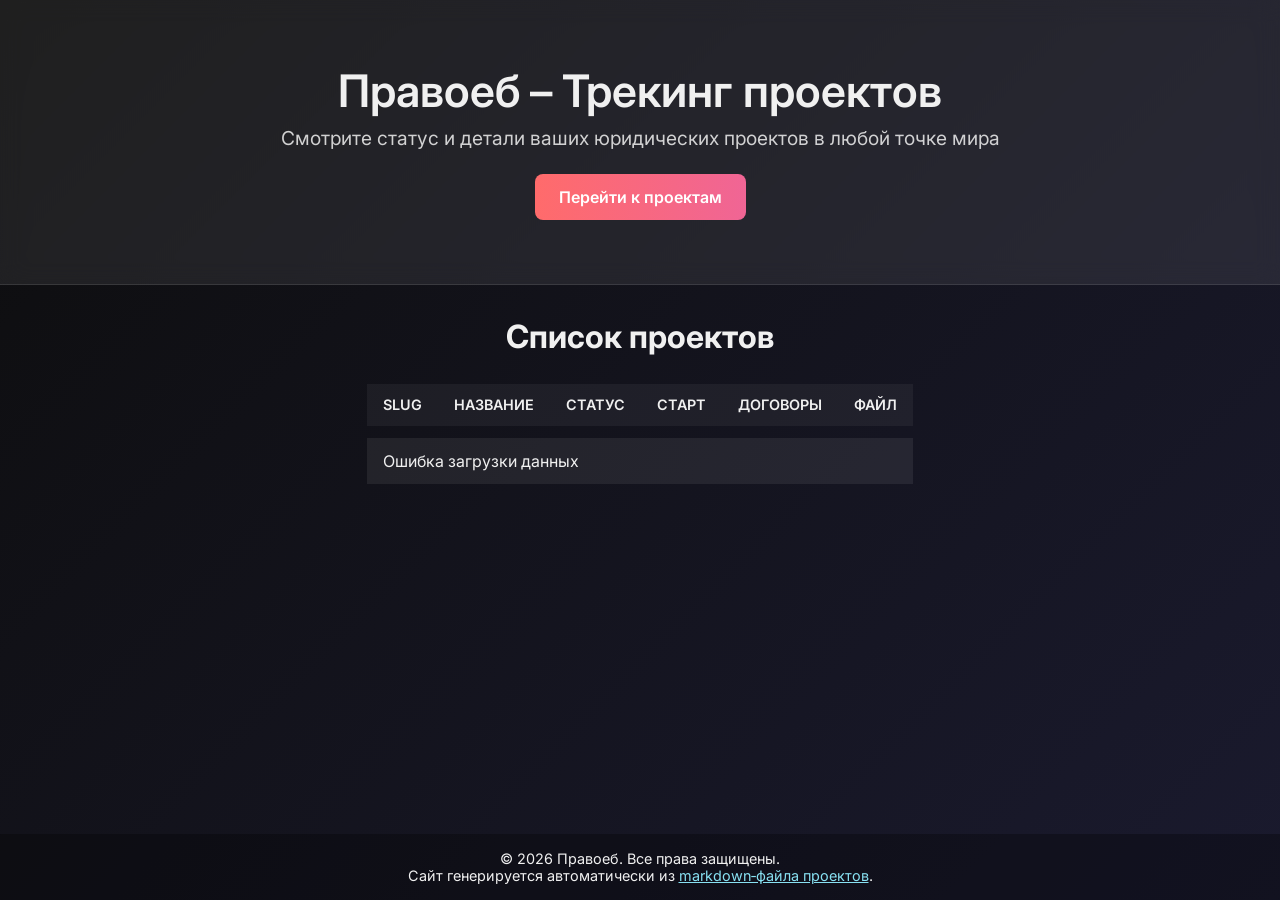
==== site/index.html @ 85eb56d6 "feat: initial GitHub Pages site" ====
<!DOCTYPE html>
<html lang="ru">
<head>
  <meta charset="UTF-8" />
  <meta name="viewport" content="width=device-width, initial-scale=1.0" />
  <title>Правоеб – Трекинг проектов</title>
  <meta name="description" content="Статус и ссылки на проекты ИИ‑юриста Правоеб, доступно с любого устройства через GitHub Pages." />
  <link rel="preconnect" href="https://fonts.googleapis.com">
  <link rel="preconnect" href="https://fonts.gstatic.com" crossorigin>
  <link href="https://fonts.googleapis.com/css2?family=Inter:wght@400;600&display=swap" rel="stylesheet">
  <link rel="stylesheet" href="styles.css" />
</head>
<body>
  <header class="hero">
    <h1>Правоеб – Трекинг проектов</h1>
    <p class="subtitle">Смотрите статус и детали ваших юридических проектов в любой точке мира</p>
    <a href="#projects" class="cta-button">Перейти к проектам</a>
  </header>

  <main id="projects" class="container">
    <h2>Список проектов</h2>
    <table class="project-table">
      <thead>
        <tr>
          <th>Slug</th>
          <th>Название</th>
          <th>Статус</th>
          <th>Старт</th>
          <th>Договоры</th>
          <th>Файл</th>
        </tr>
      </thead>
      <tbody>
        <!-- Project rows will be inserted here by script.js -->
      </tbody>
    </table>
  </main>

  <footer class="footer">
    <p>© 2026 Правоеб. Все права защищены.</p>
    <p>Сайт генерируется автоматически из <a href="https://github.com/c4louT/pravoeb-workspace/blob/main/memory/tema/projects/_index.md" target="_blank">markdown‑файла проектов</a>.</p>
  </footer>
  <script src="script.js"></script>
</body>
</html>
---- site/styles.css ----
/* styles.css – premium modern look */
/* Global reset */
* {
  margin: 0;
  padding: 0;
  box-sizing: border-box;
}

html {
  font-family: 'Inter', system-ui, sans-serif;
  background: linear-gradient(135deg, #0d0d0d, #1a1a2e);
  color: #f0f0f0;
  scroll-behavior: smooth;
}

body {
  min-height: 100vh;
  display: flex;
  flex-direction: column;
}

/* Hero header */
.hero {
  background: rgba(255, 255, 255, 0.08);
  backdrop-filter: blur(12px);
  padding: 4rem 2rem;
  text-align: center;
  border-bottom: 1px solid rgba(255,255,255,0.1);
}
.hero h1 {
  font-size: 2.8rem;
  font-weight: 600;
  margin-bottom: .5rem;
}
.hero .subtitle {
  font-size: 1.2rem;
  opacity: 0.85;
  margin-bottom: 1.5rem;
}
.cta-button {
  display: inline-block;
  background: linear-gradient(90deg, #ff6b6b, #f06595);
  color: #fff;
  padding: .8rem 1.5rem;
  border-radius: 8px;
  font-weight: 600;
  text-decoration: none;
  transition: transform 0.2s, box-shadow 0.2s;
}
.cta-button:hover {
  transform: translateY(-2px);
  box-shadow: 0 4px 12px rgba(255,107,107,0.4);
}

.container {
  max-width: 1100px;
  margin: 2rem auto;
  padding: 0 1rem;
}

h2 {
  font-size: 2rem;
  margin-bottom: 1rem;
  text-align: center;
}

.project-table {
  width: 100%;
  border-collapse: separate;
  border-spacing: 0 0.8rem;
}
.project-table th,
.project-table td {
  padding: 0.8rem 1rem;
  text-align: left;
}
.project-table th {
  background: rgba(255,255,255,0.05);
  font-weight: 600;
  text-transform: uppercase;
  font-size: 0.9rem;
}
.project-table tbody tr {
  background: rgba(255,255,255,0.07);
  border-radius: 8px;
  transition: background 0.2s;
}
.project-table tbody tr:hover {
  background: rgba(255,255,255,0.12);
}
.project-table td a {
  color: #ff6b6b;
  text-decoration: underline;
}

.footer {
  margin-top: auto;
  background: rgba(0,0,0,0.3);
  text-align: center;
  padding: 1rem;
  font-size: 0.9rem;
}
.footer a {
  color: #88e1f2;
}
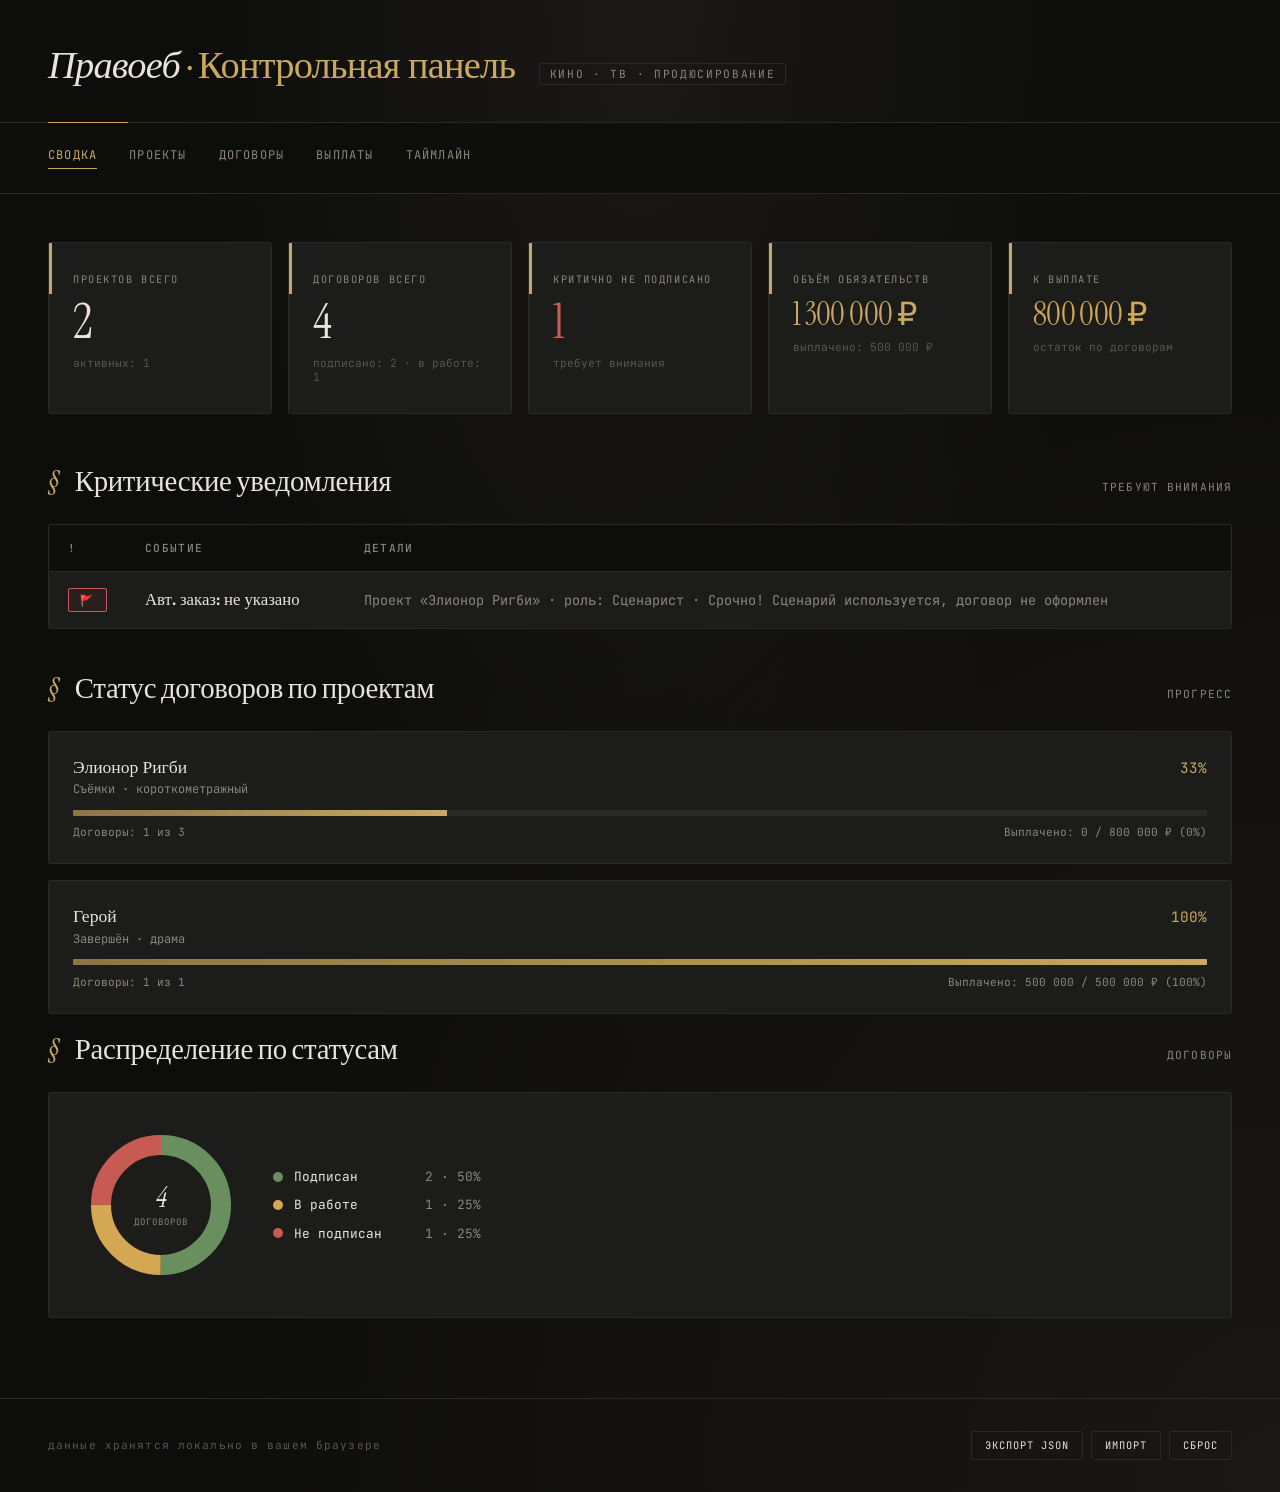
==== commit d8254cac: "replace site index with dashboard copy" ====
--- a/site/index.html
+++ b/site/index.html
@@ -1,45 +1,1669 @@
 <!DOCTYPE html>
 <html lang="ru">
 <head>
-  <meta charset="UTF-8" />
-  <meta name="viewport" content="width=device-width, initial-scale=1.0" />
-  <title>Правоеб – Трекинг проектов</title>
-  <meta name="description" content="Статус и ссылки на проекты ИИ‑юриста Правоеб, доступно с любого устройства через GitHub Pages." />
-  <link rel="preconnect" href="https://fonts.googleapis.com">
-  <link rel="preconnect" href="https://fonts.gstatic.com" crossorigin>
-  <link href="https://fonts.googleapis.com/css2?family=Inter:wght@400;600&display=swap" rel="stylesheet">
-  <link rel="stylesheet" href="styles.css" />
+<meta charset="UTF-8">
+<meta name="viewport" content="width=device-width, initial-scale=1.0">
+<title>Правоеб · Контрольная панель</title>
+<link rel="preconnect" href="https://fonts.googleapis.com">
+<link rel="preconnect" href="https://fonts.gstatic.com" crossorigin>
+<link href="https://fonts.googleapis.com/css2?family=Fraunces:ital,opsz,wght@0,9..144,300..900;1,9..144,300..900&family=JetBrains+Mono:wght@400;500;600&family=Instrument+Serif:ital@0;1&display=swap" rel="stylesheet">
+<style>
+  :root {
+    --bg: #0d0d0c;
+    --bg-card: #17171510;
+    --bg-elevated: #1c1c1a;
+    --ink: #e8e4dc;
+    --ink-muted: #8a857a;
+    --ink-dim: #5a564e;
+    --accent: #c9a961;
+    --accent-dim: #8d7543;
+    --red: #c85a54;
+    --green: #6a8f5e;
+    --amber: #d4a853;
+    --border: #2a2926;
+    --border-soft: #1e1d1b;
+  }
+
+  * { margin: 0; padding: 0; box-sizing: border-box; }
+
+  html, body {
+    background: var(--bg);
+    color: var(--ink);
+    font-family: 'Fraunces', Georgia, serif;
+    font-weight: 400;
+    min-height: 100vh;
+    overflow-x: hidden;
+  }
+
+  body {
+    background-image:
+      radial-gradient(ellipse at top, #1a1918 0%, transparent 50%),
+      radial-gradient(ellipse at bottom right, #1a1815 0%, transparent 60%);
+  }
+
+  /* Шапка */
+  header {
+    padding: 2.5rem 3rem 2rem;
+    border-bottom: 1px solid var(--border);
+    position: relative;
+  }
+
+  header::after {
+    content: '';
+    position: absolute;
+    bottom: -1px;
+    left: 3rem;
+    width: 80px;
+    height: 1px;
+    background: var(--accent);
+  }
+
+  .brand {
+    display: flex;
+    align-items: baseline;
+    gap: 1.5rem;
+    flex-wrap: wrap;
+  }
+
+  .brand-name {
+    font-family: 'Instrument Serif', serif;
+    font-size: 2.4rem;
+    font-weight: 400;
+    letter-spacing: -0.02em;
+    font-style: italic;
+  }
+
+  .brand-accent {
+    color: var(--accent);
+    font-style: normal;
+    font-family: 'Fraunces', serif;
+    font-weight: 300;
+  }
+
+  .brand-sub {
+    font-family: 'JetBrains Mono', monospace;
+    font-size: 0.7rem;
+    color: var(--ink-muted);
+    letter-spacing: 0.15em;
+    text-transform: uppercase;
+    padding: 0.2rem 0.6rem;
+    border: 1px solid var(--border);
+    border-radius: 2px;
+  }
+
+  /* Навигация */
+  nav {
+    display: flex;
+    gap: 2rem;
+    padding: 1.5rem 3rem;
+    border-bottom: 1px solid var(--border);
+    background: var(--bg);
+    position: sticky;
+    top: 0;
+    z-index: 10;
+  }
+
+  .nav-tab {
+    font-family: 'JetBrains Mono', monospace;
+    font-size: 0.75rem;
+    letter-spacing: 0.1em;
+    text-transform: uppercase;
+    color: var(--ink-muted);
+    cursor: pointer;
+    padding-bottom: 0.3rem;
+    border-bottom: 1px solid transparent;
+    transition: all 0.25s;
+  }
+
+  .nav-tab:hover { color: var(--ink); }
+  .nav-tab.active {
+    color: var(--accent);
+    border-bottom-color: var(--accent);
+  }
+
+  /* Основной контейнер */
+  main {
+    padding: 3rem 3rem 5rem;
+    max-width: 1600px;
+    margin: 0 auto;
+  }
+
+  .tab-view { display: none; animation: fadeIn 0.3s ease; }
+  .tab-view.active { display: block; }
+
+  @keyframes fadeIn {
+    from { opacity: 0; transform: translateY(8px); }
+    to { opacity: 1; transform: translateY(0); }
+  }
+
+  /* Дашборд — сводка */
+  .stats-grid {
+    display: grid;
+    grid-template-columns: repeat(auto-fit, minmax(220px, 1fr));
+    gap: 1rem;
+    margin-bottom: 3rem;
+  }
+
+  .stat-card {
+    padding: 1.8rem 1.5rem;
+    background: var(--bg-elevated);
+    border: 1px solid var(--border);
+    border-radius: 2px;
+    position: relative;
+    overflow: hidden;
+  }
+
+  .stat-card::before {
+    content: '';
+    position: absolute;
+    top: 0; left: 0;
+    width: 3px;
+    height: 100%;
+    background: var(--accent);
+    transform: scaleY(0.3);
+    transform-origin: top;
+    transition: transform 0.3s;
+  }
+
+  .stat-card:hover::before { transform: scaleY(1); }
+
+  .stat-label {
+    font-family: 'JetBrains Mono', monospace;
+    font-size: 0.65rem;
+    letter-spacing: 0.15em;
+    text-transform: uppercase;
+    color: var(--ink-muted);
+    margin-bottom: 0.8rem;
+  }
+
+  .stat-value {
+    font-family: 'Instrument Serif', serif;
+    font-size: 3rem;
+    font-weight: 400;
+    line-height: 1;
+    letter-spacing: -0.02em;
+  }
+
+  .stat-value.small { font-size: 2rem; }
+
+  .stat-sub {
+    font-family: 'JetBrains Mono', monospace;
+    font-size: 0.7rem;
+    color: var(--ink-dim);
+    margin-top: 0.6rem;
+  }
+
+  .stat-value.accent { color: var(--accent); }
+  .stat-value.green { color: var(--green); }
+  .stat-value.red { color: var(--red); }
+  .stat-value.amber { color: var(--amber); }
+
+  /* Заголовки секций */
+  .section-title {
+    font-family: 'Instrument Serif', serif;
+    font-size: 1.8rem;
+    font-weight: 400;
+    letter-spacing: -0.01em;
+    margin-bottom: 1.5rem;
+    display: flex;
+    align-items: baseline;
+    gap: 1rem;
+  }
+
+  .section-title::before {
+    content: '§';
+    color: var(--accent);
+    font-style: italic;
+  }
+
+  .section-title-sub {
+    font-family: 'JetBrains Mono', monospace;
+    font-size: 0.7rem;
+    color: var(--ink-muted);
+    letter-spacing: 0.1em;
+    text-transform: uppercase;
+    margin-left: auto;
+    font-weight: 400;
+  }
+
+  /* Таблицы */
+  .table-wrap {
+    background: var(--bg-elevated);
+    border: 1px solid var(--border);
+    border-radius: 2px;
+    overflow-x: auto;
+    margin-bottom: 2.5rem;
+  }
+
+  table {
+    width: 100%;
+    border-collapse: collapse;
+    font-size: 0.95rem;
+  }
+
+  thead {
+    background: var(--bg);
+    border-bottom: 1px solid var(--border);
+  }
+
+  th {
+    padding: 1rem 1.2rem;
+    text-align: left;
+    font-family: 'JetBrains Mono', monospace;
+    font-size: 0.7rem;
+    letter-spacing: 0.12em;
+    text-transform: uppercase;
+    color: var(--ink-muted);
+    font-weight: 500;
+  }
+
+  td {
+    padding: 1rem 1.2rem;
+    border-bottom: 1px solid var(--border-soft);
+    color: var(--ink);
+  }
+
+  tbody tr:last-child td { border-bottom: none; }
+  tbody tr:hover { background: rgba(201, 169, 97, 0.03); }
+
+  .td-primary {
+    font-family: 'Fraunces', serif;
+    font-weight: 500;
+    font-size: 1.05rem;
+  }
+
+  .td-mono {
+    font-family: 'JetBrains Mono', monospace;
+    font-size: 0.85rem;
+    color: var(--ink-muted);
+  }
+
+  /* Статусы */
+  .status {
+    display: inline-block;
+    padding: 0.25rem 0.7rem;
+    font-family: 'JetBrains Mono', monospace;
+    font-size: 0.65rem;
+    letter-spacing: 0.1em;
+    text-transform: uppercase;
+    border-radius: 2px;
+    border: 1px solid;
+  }
+
+  .status-signed { color: var(--green); border-color: var(--green); background: rgba(106, 143, 94, 0.08); }
+  .status-pending { color: var(--amber); border-color: var(--amber); background: rgba(212, 168, 83, 0.08); }
+  .status-missing { color: var(--red); border-color: var(--red); background: rgba(200, 90, 84, 0.08); }
+  .status-draft { color: var(--ink-muted); border-color: var(--ink-muted); background: rgba(138, 133, 122, 0.08); }
+
+  /* Кнопки */
+  .btn {
+    font-family: 'JetBrains Mono', monospace;
+    font-size: 0.75rem;
+    letter-spacing: 0.1em;
+    text-transform: uppercase;
+    padding: 0.7rem 1.2rem;
+    background: transparent;
+    color: var(--ink);
+    border: 1px solid var(--border);
+    cursor: pointer;
+    transition: all 0.2s;
+    border-radius: 2px;
+  }
+
+  .btn:hover {
+    border-color: var(--accent);
+    color: var(--accent);
+  }
+
+  .btn-primary {
+    background: var(--accent);
+    color: var(--bg);
+    border-color: var(--accent);
+  }
+
+  .btn-primary:hover {
+    background: transparent;
+    color: var(--accent);
+  }
+
+  .btn-danger:hover { border-color: var(--red); color: var(--red); }
+
+  .btn-small { padding: 0.4rem 0.8rem; font-size: 0.65rem; }
+
+  .action-bar {
+    display: flex;
+    justify-content: space-between;
+    align-items: center;
+    margin-bottom: 1.5rem;
+    gap: 1rem;
+    flex-wrap: wrap;
+  }
+
+  .action-group { display: flex; gap: 0.8rem; flex-wrap: wrap; }
+
+  /* Форма (модалка) */
+  .modal-overlay {
+    display: none;
+    position: fixed;
+    inset: 0;
+    background: rgba(13, 13, 12, 0.85);
+    backdrop-filter: blur(6px);
+    z-index: 100;
+    align-items: center;
+    justify-content: center;
+    padding: 2rem;
+  }
+
+  .modal-overlay.active {
+    display: flex;
+    animation: fadeIn 0.2s ease;
+  }
+
+  .modal {
+    background: var(--bg-elevated);
+    border: 1px solid var(--border);
+    border-radius: 2px;
+    padding: 2.5rem;
+    max-width: 600px;
+    width: 100%;
+    max-height: 90vh;
+    overflow-y: auto;
+    position: relative;
+  }
+
+  .modal-title {
+    font-family: 'Instrument Serif', serif;
+    font-size: 1.8rem;
+    margin-bottom: 0.3rem;
+    letter-spacing: -0.01em;
+  }
+
+  .modal-sub {
+    font-family: 'JetBrains Mono', monospace;
+    font-size: 0.7rem;
+    color: var(--ink-muted);
+    letter-spacing: 0.1em;
+    text-transform: uppercase;
+    margin-bottom: 2rem;
+  }
+
+  .form-group { margin-bottom: 1.3rem; }
+
+  .form-label {
+    display: block;
+    font-family: 'JetBrains Mono', monospace;
+    font-size: 0.68rem;
+    letter-spacing: 0.12em;
+    text-transform: uppercase;
+    color: var(--ink-muted);
+    margin-bottom: 0.5rem;
+  }
+
+  .form-input,
+  .form-select {
+    width: 100%;
+    padding: 0.7rem 0.9rem;
+    background: var(--bg);
+    border: 1px solid var(--border);
+    color: var(--ink);
+    font-family: 'Fraunces', serif;
+    font-size: 0.95rem;
+    border-radius: 2px;
+    transition: border-color 0.2s;
+  }
+
+  .form-input:focus,
+  .form-select:focus {
+    outline: none;
+    border-color: var(--accent);
+  }
+
+  .form-row {
+    display: grid;
+    grid-template-columns: 1fr 1fr;
+    gap: 1rem;
+  }
+
+  .modal-actions {
+    display: flex;
+    gap: 0.8rem;
+    justify-content: flex-end;
+    margin-top: 2rem;
+    padding-top: 1.5rem;
+    border-top: 1px solid var(--border);
+  }
+
+  /* Таймлайн */
+  .timeline {
+    position: relative;
+    padding-left: 2rem;
+    margin-bottom: 2rem;
+  }
+
+  .timeline::before {
+    content: '';
+    position: absolute;
+    left: 7px;
+    top: 0;
+    bottom: 0;
+    width: 1px;
+    background: var(--border);
+  }
+
+  .timeline-item {
+    position: relative;
+    padding-bottom: 1.8rem;
+  }
+
+  .timeline-item::before {
+    content: '';
+    position: absolute;
+    left: -1.7rem;
+    top: 0.5rem;
+    width: 13px;
+    height: 13px;
+    border-radius: 50%;
+    background: var(--bg);
+    border: 2px solid var(--ink-muted);
+  }
+
+  .timeline-item.signed::before {
+    border-color: var(--green);
+    background: var(--green);
+  }
+
+  .timeline-item.pending::before {
+    border-color: var(--amber);
+  }
+
+  .timeline-item.missing::before {
+    border-color: var(--red);
+  }
+
+  .timeline-date {
+    font-family: 'JetBrains Mono', monospace;
+    font-size: 0.7rem;
+    color: var(--ink-muted);
+    letter-spacing: 0.1em;
+  }
+
+  .timeline-title {
+    font-family: 'Fraunces', serif;
+    font-size: 1.1rem;
+    margin: 0.2rem 0 0.3rem;
+  }
+
+  .timeline-desc {
+    font-size: 0.9rem;
+    color: var(--ink-muted);
+  }
+
+  /* Прогресс-бары */
+  .progress-block {
+    background: var(--bg-elevated);
+    border: 1px solid var(--border);
+    padding: 1.5rem;
+    margin-bottom: 1rem;
+    border-radius: 2px;
+  }
+
+  .progress-head {
+    display: flex;
+    justify-content: space-between;
+    align-items: baseline;
+    margin-bottom: 0.8rem;
+  }
+
+  .progress-title {
+    font-family: 'Fraunces', serif;
+    font-size: 1.1rem;
+  }
+
+  .progress-value {
+    font-family: 'JetBrains Mono', monospace;
+    font-size: 0.9rem;
+    color: var(--accent);
+  }
+
+  .progress-bar {
+    height: 6px;
+    background: var(--border);
+    border-radius: 1px;
+    overflow: hidden;
+    position: relative;
+  }
+
+  .progress-fill {
+    height: 100%;
+    background: linear-gradient(90deg, var(--accent-dim), var(--accent));
+    transition: width 0.8s ease;
+  }
+
+  .progress-meta {
+    display: flex;
+    justify-content: space-between;
+    margin-top: 0.6rem;
+    font-family: 'JetBrains Mono', monospace;
+    font-size: 0.7rem;
+    color: var(--ink-muted);
+  }
+
+  /* Пустое состояние */
+  .empty-state {
+    text-align: center;
+    padding: 4rem 2rem;
+    color: var(--ink-muted);
+  }
+
+  .empty-state-icon {
+    font-family: 'Instrument Serif', serif;
+    font-size: 4rem;
+    color: var(--ink-dim);
+    margin-bottom: 1rem;
+    font-style: italic;
+  }
+
+  /* Фильтры */
+  .filter-bar {
+    display: flex;
+    gap: 0.6rem;
+    margin-bottom: 1.5rem;
+    flex-wrap: wrap;
+  }
+
+  .filter-chip {
+    font-family: 'JetBrains Mono', monospace;
+    font-size: 0.7rem;
+    letter-spacing: 0.08em;
+    text-transform: uppercase;
+    padding: 0.4rem 0.9rem;
+    background: var(--bg-elevated);
+    color: var(--ink-muted);
+    border: 1px solid var(--border);
+    border-radius: 2px;
+    cursor: pointer;
+    transition: all 0.2s;
+  }
+
+  .filter-chip:hover { color: var(--ink); }
+  .filter-chip.active {
+    background: var(--accent);
+    color: var(--bg);
+    border-color: var(--accent);
+  }
+
+  /* Деньги */
+  .money {
+    font-family: 'JetBrains Mono', monospace;
+    font-weight: 500;
+  }
+
+  /* Подвал */
+  footer {
+    padding: 2rem 3rem;
+    border-top: 1px solid var(--border);
+    font-family: 'JetBrains Mono', monospace;
+    font-size: 0.7rem;
+    color: var(--ink-dim);
+    letter-spacing: 0.1em;
+    display: flex;
+    justify-content: space-between;
+    align-items: center;
+  }
+
+  /* Круговая диаграмма (SVG) */
+  .donut-wrap {
+    display: flex;
+    align-items: center;
+    gap: 2rem;
+    padding: 2rem;
+    background: var(--bg-elevated);
+    border: 1px solid var(--border);
+    border-radius: 2px;
+  }
+
+  .donut-legend {
+    display: flex;
+    flex-direction: column;
+    gap: 0.7rem;
+  }
+
+  .legend-item {
+    display: flex;
+    align-items: center;
+    gap: 0.7rem;
+    font-family: 'JetBrains Mono', monospace;
+    font-size: 0.8rem;
+  }
+
+  .legend-dot {
+    width: 10px;
+    height: 10px;
+    border-radius: 50%;
+  }
+
+  @media (max-width: 768px) {
+    header, nav, main, footer { padding-left: 1.5rem; padding-right: 1.5rem; }
+    nav { gap: 1rem; overflow-x: auto; }
+    .form-row { grid-template-columns: 1fr; }
+  }
+</style>
 </head>
 <body>
-  <header class="hero">
-    <h1>Правоеб – Трекинг проектов</h1>
-    <p class="subtitle">Смотрите статус и детали ваших юридических проектов в любой точке мира</p>
-    <a href="#projects" class="cta-button">Перейти к проектам</a>
-  </header>
-
-  <main id="projects" class="container">
-    <h2>Список проектов</h2>
-    <table class="project-table">
-      <thead>
-        <tr>
-          <th>Slug</th>
-          <th>Название</th>
-          <th>Статус</th>
-          <th>Старт</th>
-          <th>Договоры</th>
-          <th>Файл</th>
-        </tr>
-      </thead>
-      <tbody>
-        <!-- Project rows will be inserted here by script.js -->
-      </tbody>
-    </table>
-  </main>
-
-  <footer class="footer">
-    <p>© 2026 Правоеб. Все права защищены.</p>
-    <p>Сайт генерируется автоматически из <a href="https://github.com/c4louT/pravoeb-workspace/blob/main/memory/tema/projects/_index.md" target="_blank">markdown‑файла проектов</a>.</p>
-  </footer>
-  <script src="script.js"></script>
+
+<header>
+  <div class="brand">
+    <h1 class="brand-name">Правоеб <span class="brand-accent">·</span> <span class="brand-accent">Контрольная панель</span></h1>
+    <span class="brand-sub">Кино · ТВ · Продюсирование</span>
+  </div>
+</header>
+
+<nav>
+  <span class="nav-tab active" data-tab="dashboard">Сводка</span>
+  <span class="nav-tab" data-tab="projects">Проекты</span>
+  <span class="nav-tab" data-tab="contracts">Договоры</span>
+  <span class="nav-tab" data-tab="payments">Выплаты</span>
+  <span class="nav-tab" data-tab="timeline">Таймлайн</span>
+</nav>
+
+<main>
+
+  <!-- СВОДКА -->
+  <section class="tab-view active" id="dashboard">
+    <div class="stats-grid" id="stats-grid"></div>
+
+    <h2 class="section-title">Критические уведомления <span class="section-title-sub">требуют внимания</span></h2>
+    <div id="alerts"></div>
+
+    <h2 class="section-title">Статус договоров по проектам <span class="section-title-sub">прогресс</span></h2>
+    <div id="project-progress"></div>
+
+    <h2 class="section-title">Распределение по статусам <span class="section-title-sub">договоры</span></h2>
+    <div class="donut-wrap" id="donut-chart"></div>
+  </section>
+
+  <!-- ПРОЕКТЫ -->
+  <section class="tab-view" id="projects">
+    <div class="action-bar">
+      <h2 class="section-title" style="margin-bottom: 0;">Проекты <span class="section-title-sub">реестр</span></h2>
+      <div class="action-group">
+        <button class="btn btn-primary" onclick="openProjectModal()">+ Новый проект</button>
+      </div>
+    </div>
+    <div id="projects-list"></div>
+  </section>
+
+  <!-- ДОГОВОРЫ -->
+  <section class="tab-view" id="contracts">
+    <div class="action-bar">
+      <h2 class="section-title" style="margin-bottom: 0;">Договоры <span class="section-title-sub">реестр</span></h2>
+      <div class="action-group">
+        <button class="btn btn-primary" onclick="openContractModal()">+ Новый договор</button>
+      </div>
+    </div>
+    <div class="filter-bar" id="contract-filters">
+      <span class="filter-chip active" data-filter="all">Все</span>
+      <span class="filter-chip" data-filter="signed">Подписаны</span>
+      <span class="filter-chip" data-filter="pending">В работе</span>
+      <span class="filter-chip" data-filter="missing">Не подписаны</span>
+      <span class="filter-chip" data-filter="draft">Черновик</span>
+    </div>
+    <div id="contracts-table"></div>
+  </section>
+
+  <!-- ВЫПЛАТЫ -->
+  <section class="tab-view" id="payments">
+    <div class="action-bar">
+      <h2 class="section-title" style="margin-bottom: 0;">Выплаты <span class="section-title-sub">по договорам</span></h2>
+    </div>
+    <div id="payments-summary"></div>
+    <div id="payments-table"></div>
+  </section>
+
+  <!-- ТАЙМЛАЙН -->
+  <section class="tab-view" id="timeline">
+    <h2 class="section-title">Таймлайн событий <span class="section-title-sub">хронология</span></h2>
+    <div class="filter-bar" id="timeline-filters">
+      <span class="filter-chip active" data-filter="all">Все</span>
+      <span class="filter-chip" data-filter="signed">Подписано</span>
+      <span class="filter-chip" data-filter="pending">Ожидается</span>
+      <span class="filter-chip" data-filter="overdue">Просрочено</span>
+    </div>
+    <div id="timeline-view"></div>
+  </section>
+
+</main>
+
+<footer>
+  <span>данные хранятся локально в вашем браузере</span>
+  <span>
+    <button class="btn btn-small" onclick="exportData()">Экспорт JSON</button>
+    <button class="btn btn-small" onclick="importData()">Импорт</button>
+    <button class="btn btn-small btn-danger" onclick="clearData()">Сброс</button>
+  </span>
+</footer>
+
+<!-- МОДАЛКА: ПРОЕКТ -->
+<div class="modal-overlay" id="project-modal">
+  <div class="modal">
+    <h3 class="modal-title" id="project-modal-title">Новый проект</h3>
+    <p class="modal-sub">Создание записи о проекте</p>
+
+    <div class="form-group">
+      <label class="form-label">Название проекта</label>
+      <input class="form-input" type="text" id="p-name" placeholder="Например: Элионор Ригби">
+    </div>
+
+    <div class="form-row">
+      <div class="form-group">
+        <label class="form-label">Жанр</label>
+        <input class="form-input" type="text" id="p-genre" placeholder="драма">
+      </div>
+      <div class="form-group">
+        <label class="form-label">Хронометраж (мин)</label>
+        <input class="form-input" type="number" id="p-duration" placeholder="120">
+      </div>
+    </div>
+
+    <div class="form-group">
+      <label class="form-label">Статус</label>
+      <select class="form-select" id="p-status">
+        <option value="development">Разработка</option>
+        <option value="pre-production">Подготовительный период</option>
+        <option value="production">Съёмки</option>
+        <option value="post-production">МТП (пост-продакшн)</option>
+        <option value="completed">Завершён</option>
+      </select>
+    </div>
+
+    <div class="form-row">
+      <div class="form-group">
+        <label class="form-label">Начало съёмок</label>
+        <input class="form-input" type="date" id="p-start">
+      </div>
+      <div class="form-group">
+        <label class="form-label">Окончание съёмок</label>
+        <input class="form-input" type="date" id="p-end">
+      </div>
+    </div>
+
+    <div class="form-group">
+      <label class="form-label">Бюджет (₽)</label>
+      <input class="form-input" type="number" id="p-budget" placeholder="5000000">
+    </div>
+
+    <div class="modal-actions">
+      <button class="btn" onclick="closeModal('project-modal')">Отмена</button>
+      <button class="btn btn-primary" onclick="saveProject()">Сохранить</button>
+    </div>
+  </div>
+</div>
+
+<!-- МОДАЛКА: ДОГОВОР -->
+<div class="modal-overlay" id="contract-modal">
+  <div class="modal">
+    <h3 class="modal-title" id="contract-modal-title">Новый договор</h3>
+    <p class="modal-sub">Создание записи о договоре</p>
+
+    <div class="form-group">
+      <label class="form-label">Проект</label>
+      <select class="form-select" id="c-project"></select>
+    </div>
+
+    <div class="form-row">
+      <div class="form-group">
+        <label class="form-label">Тип договора</label>
+        <select class="form-select" id="c-type">
+          <option value="actor">Договор с актёром</option>
+          <option value="actor-minor">Актёр (несовершеннолетний)</option>
+          <option value="director">Договор с режиссёром</option>
+          <option value="operator">Договор с оператором</option>
+          <option value="author-order">Авторский заказ + отчуждение</option>
+          <option value="alienation">Отчуждение</option>
+          <option value="license">Лицензия</option>
+          <option value="consent">Согласие на съёмку</option>
+          <option value="nda">НДА</option>
+          <option value="other">Другое</option>
+        </select>
+      </div>
+      <div class="form-group">
+        <label class="form-label">Роль / должность</label>
+        <input class="form-input" type="text" id="c-role" placeholder="Главная роль / Сценарист">
+      </div>
+    </div>
+
+    <div class="form-group">
+      <label class="form-label">ФИО контрагента</label>
+      <input class="form-input" type="text" id="c-person" placeholder="Иванов Иван Иванович">
+    </div>
+
+    <div class="form-row">
+      <div class="form-group">
+        <label class="form-label">Номер договора</label>
+        <input class="form-input" type="text" id="c-number" placeholder="01/2025">
+      </div>
+      <div class="form-group">
+        <label class="form-label">Дата договора</label>
+        <input class="form-input" type="date" id="c-date">
+      </div>
+    </div>
+
+    <div class="form-row">
+      <div class="form-group">
+        <label class="form-label">Сумма (₽)</label>
+        <input class="form-input" type="number" id="c-amount" placeholder="100000" step="1000">
+      </div>
+      <div class="form-group">
+        <label class="form-label">Статус</label>
+        <select class="form-select" id="c-status">
+          <option value="draft">Черновик</option>
+          <option value="pending">В работе / ожидает подписи</option>
+          <option value="signed">Подписан</option>
+          <option value="missing">Не подписан (критично)</option>
+        </select>
+      </div>
+    </div>
+
+    <div class="form-group">
+      <label class="form-label">Заметки</label>
+      <input class="form-input" type="text" id="c-notes" placeholder="Напр.: акт приёма-передачи не подписан">
+    </div>
+
+    <div class="modal-actions">
+      <button class="btn" onclick="closeModal('contract-modal')">Отмена</button>
+      <button class="btn btn-primary" onclick="saveContract()">Сохранить</button>
+    </div>
+  </div>
+</div>
+
+<!-- МОДАЛКА: ВЫПЛАТА -->
+<div class="modal-overlay" id="payment-modal">
+  <div class="modal">
+    <h3 class="modal-title">Платёж по договору</h3>
+    <p class="modal-sub" id="payment-modal-sub">Фиксация выплаты</p>
+
+    <div class="form-row">
+      <div class="form-group">
+        <label class="form-label">Сумма (₽)</label>
+        <input class="form-input" type="number" id="pay-amount" step="1000">
+      </div>
+      <div class="form-group">
+        <label class="form-label">Дата</label>
+        <input class="form-input" type="date" id="pay-date">
+      </div>
+    </div>
+
+    <div class="form-group">
+      <label class="form-label">Комментарий</label>
+      <input class="form-input" type="text" id="pay-note" placeholder="Аванс / финальный платёж / ...">
+    </div>
+
+    <div class="modal-actions">
+      <button class="btn" onclick="closeModal('payment-modal')">Отмена</button>
+      <button class="btn btn-primary" onclick="savePayment()">Добавить платёж</button>
+    </div>
+  </div>
+</div>
+
+<script>
+// ============ STATE ============
+const STORAGE_KEY = 'pravoeb-dashboard-v1';
+
+const TYPE_LABELS = {
+  'actor': 'Актёр',
+  'actor-minor': 'Актёр (несов.)',
+  'director': 'Режиссёр',
+  'operator': 'Оператор',
+  'author-order': 'Авт. заказ',
+  'alienation': 'Отчуждение',
+  'license': 'Лицензия',
+  'consent': 'Согласие',
+  'nda': 'НДА',
+  'other': 'Другое'
+};
+
+const STATUS_LABELS = {
+  'signed': 'Подписан',
+  'pending': 'В работе',
+  'missing': 'Не подписан',
+  'draft': 'Черновик'
+};
+
+const PROJECT_STATUS_LABELS = {
+  'development': 'Разработка',
+  'pre-production': 'Подготовка',
+  'production': 'Съёмки',
+  'post-production': 'МТП',
+  'completed': 'Завершён'
+};
+
+let state = {
+  projects: [],
+  contracts: [],
+  payments: []
+};
+
+let editingProject = null;
+let editingContract = null;
+let activePaymentContract = null;
+let contractFilter = 'all';
+let timelineFilter = 'all';
+
+// ============ STORAGE ============
+function loadState() {
+  const saved = localStorage.getItem(STORAGE_KEY);
+  if (saved) {
+    try { state = JSON.parse(saved); } catch(e) { console.error(e); }
+  } else {
+    seedDemoData();
+  }
+}
+
+function saveState() {
+  localStorage.setItem(STORAGE_KEY, JSON.stringify(state));
+  render();
+}
+
+function seedDemoData() {
+  state.projects = [
+    {
+      id: 'p1',
+      name: 'Элионор Ригби',
+      genre: 'короткометражный',
+      duration: 25,
+      status: 'production',
+      startDate: '2025-11-01',
+      endDate: '2025-11-30',
+      budget: 2500000
+    },
+    {
+      id: 'p2',
+      name: 'Герой',
+      genre: 'драма',
+      duration: 95,
+      status: 'completed',
+      startDate: '2023-10-29',
+      endDate: '2024-06-01',
+      budget: 8000000
+    }
+  ];
+  state.contracts = [
+    { id: 'c1', projectId: 'p2', type: 'actor', role: 'Главная роль', person: 'Матвейчук Денис Анатольевич', number: '01/2023', date: '2023-10-29', amount: 500000, status: 'signed', notes: '' },
+    { id: 'c2', projectId: 'p1', type: 'consent', role: 'Массовка', person: 'Участник №1', number: '—', date: '2025-11-05', amount: 0, status: 'signed', notes: '' },
+    { id: 'c3', projectId: 'p1', type: 'director', role: 'Режиссёр-постановщик', person: 'Устинова Ирина Евгеньевна', number: '02/2025', date: '2025-10-20', amount: 800000, status: 'pending', notes: 'Ждём подписанный экземпляр' },
+    { id: 'c4', projectId: 'p1', type: 'author-order', role: 'Сценарист', person: '', number: '', date: '', amount: 0, status: 'missing', notes: 'Срочно! Сценарий используется, договор не оформлен' }
+  ];
+  state.payments = [
+    { id: 'pay1', contractId: 'c1', amount: 250000, date: '2023-10-29', note: 'Аванс 50%' },
+    { id: 'pay2', contractId: 'c1', amount: 250000, date: '2024-06-01', note: 'Финал' }
+  ];
+}
+
+function uid() { return Math.random().toString(36).slice(2, 10); }
+
+// ============ NAV ============
+document.querySelectorAll('.nav-tab').forEach(tab => {
+  tab.addEventListener('click', () => {
+    document.querySelectorAll('.nav-tab').forEach(t => t.classList.remove('active'));
+    document.querySelectorAll('.tab-view').forEach(v => v.classList.remove('active'));
+    tab.classList.add('active');
+    document.getElementById(tab.dataset.tab).classList.add('active');
+  });
+});
+
+// ============ MODAL ============
+function openProjectModal(id = null) {
+  editingProject = id;
+  const p = id ? state.projects.find(x => x.id === id) : null;
+  document.getElementById('project-modal-title').textContent = p ? 'Редактировать проект' : 'Новый проект';
+  document.getElementById('p-name').value = p?.name || '';
+  document.getElementById('p-genre').value = p?.genre || '';
+  document.getElementById('p-duration').value = p?.duration || '';
+  document.getElementById('p-status').value = p?.status || 'development';
+  document.getElementById('p-start').value = p?.startDate || '';
+  document.getElementById('p-end').value = p?.endDate || '';
+  document.getElementById('p-budget').value = p?.budget || '';
+  document.getElementById('project-modal').classList.add('active');
+}
+
+function saveProject() {
+  const data = {
+    name: document.getElementById('p-name').value.trim(),
+    genre: document.getElementById('p-genre').value.trim(),
+    duration: Number(document.getElementById('p-duration').value) || 0,
+    status: document.getElementById('p-status').value,
+    startDate: document.getElementById('p-start').value,
+    endDate: document.getElementById('p-end').value,
+    budget: Number(document.getElementById('p-budget').value) || 0
+  };
+  if (!data.name) { alert('Укажите название проекта'); return; }
+
+  if (editingProject) {
+    const p = state.projects.find(x => x.id === editingProject);
+    Object.assign(p, data);
+  } else {
+    state.projects.push({ id: uid(), ...data });
+  }
+  closeModal('project-modal');
+  saveState();
+}
+
+function deleteProject(id) {
+  if (!confirm('Удалить проект? Все связанные договоры и выплаты тоже удалятся.')) return;
+  state.projects = state.projects.filter(p => p.id !== id);
+  const contractIds = state.contracts.filter(c => c.projectId === id).map(c => c.id);
+  state.contracts = state.contracts.filter(c => c.projectId !== id);
+  state.payments = state.payments.filter(p => !contractIds.includes(p.contractId));
+  saveState();
+}
+
+function openContractModal(id = null) {
+  editingContract = id;
+  const c = id ? state.contracts.find(x => x.id === id) : null;
+  document.getElementById('contract-modal-title').textContent = c ? 'Редактировать договор' : 'Новый договор';
+
+  const projectSelect = document.getElementById('c-project');
+  projectSelect.innerHTML = state.projects.map(p => `<option value="${p.id}">${p.name}</option>`).join('');
+  if (state.projects.length === 0) {
+    alert('Сначала создайте проект');
+    return;
+  }
+
+  document.getElementById('c-project').value = c?.projectId || state.projects[0].id;
+  document.getElementById('c-type').value = c?.type || 'actor';
+  document.getElementById('c-role').value = c?.role || '';
+  document.getElementById('c-person').value = c?.person || '';
+  document.getElementById('c-number').value = c?.number || '';
+  document.getElementById('c-date').value = c?.date || '';
+  document.getElementById('c-amount').value = c?.amount || '';
+  document.getElementById('c-status').value = c?.status || 'draft';
+  document.getElementById('c-notes').value = c?.notes || '';
+  document.getElementById('contract-modal').classList.add('active');
+}
+
+function saveContract() {
+  const data = {
+    projectId: document.getElementById('c-project').value,
+    type: document.getElementById('c-type').value,
+    role: document.getElementById('c-role').value.trim(),
+    person: document.getElementById('c-person').value.trim(),
+    number: document.getElementById('c-number').value.trim(),
+    date: document.getElementById('c-date').value,
+    amount: Number(document.getElementById('c-amount').value) || 0,
+    status: document.getElementById('c-status').value,
+    notes: document.getElementById('c-notes').value.trim()
+  };
+
+  if (editingContract) {
+    const c = state.contracts.find(x => x.id === editingContract);
+    Object.assign(c, data);
+  } else {
+    state.contracts.push({ id: uid(), ...data });
+  }
+  closeModal('contract-modal');
+  saveState();
+}
+
+function deleteContract(id) {
+  if (!confirm('Удалить договор?')) return;
+  state.contracts = state.contracts.filter(c => c.id !== id);
+  state.payments = state.payments.filter(p => p.contractId !== id);
+  saveState();
+}
+
+function openPaymentModal(contractId) {
+  activePaymentContract = contractId;
+  const c = state.contracts.find(x => x.id === contractId);
+  document.getElementById('payment-modal-sub').textContent = `${c.person} · ${TYPE_LABELS[c.type]}`;
+  document.getElementById('pay-amount').value = '';
+  document.getElementById('pay-date').value = new Date().toISOString().slice(0, 10);
+  document.getElementById('pay-note').value = '';
+  document.getElementById('payment-modal').classList.add('active');
+}
+
+function savePayment() {
+  const amount = Number(document.getElementById('pay-amount').value);
+  const date = document.getElementById('pay-date').value;
+  const note = document.getElementById('pay-note').value.trim();
+  if (!amount || !date) { alert('Укажите сумму и дату'); return; }
+  state.payments.push({ id: uid(), contractId: activePaymentContract, amount, date, note });
+  closeModal('payment-modal');
+  saveState();
+}
+
+function deletePayment(id) {
+  if (!confirm('Удалить платёж?')) return;
+  state.payments = state.payments.filter(p => p.id !== id);
+  saveState();
+}
+
+function closeModal(id) {
+  document.getElementById(id).classList.remove('active');
+}
+
+// ============ RENDER ============
+function render() {
+  renderStats();
+  renderAlerts();
+  renderProjectProgress();
+  renderDonut();
+  renderProjects();
+  renderContracts();
+  renderPayments();
+  renderTimeline();
+}
+
+function renderStats() {
+  const totalProjects = state.projects.length;
+  const activeProjects = state.projects.filter(p => ['production', 'pre-production', 'post-production'].includes(p.status)).length;
+  const totalContracts = state.contracts.length;
+  const missing = state.contracts.filter(c => c.status === 'missing').length;
+  const pending = state.contracts.filter(c => c.status === 'pending').length;
+  const signed = state.contracts.filter(c => c.status === 'signed').length;
+
+  const totalBudget = state.contracts.reduce((s, c) => s + (c.amount || 0), 0);
+  const totalPaid = state.payments.reduce((s, p) => s + p.amount, 0);
+  const unpaid = totalBudget - totalPaid;
+
+  document.getElementById('stats-grid').innerHTML = `
+    <div class="stat-card">
+      <div class="stat-label">Проектов всего</div>
+      <div class="stat-value">${totalProjects}</div>
+      <div class="stat-sub">активных: ${activeProjects}</div>
+    </div>
+    <div class="stat-card">
+      <div class="stat-label">Договоров всего</div>
+      <div class="stat-value">${totalContracts}</div>
+      <div class="stat-sub">подписано: ${signed} · в работе: ${pending}</div>
+    </div>
+    <div class="stat-card">
+      <div class="stat-label">Критично не подписано</div>
+      <div class="stat-value ${missing > 0 ? 'red' : 'green'}">${missing}</div>
+      <div class="stat-sub">${missing > 0 ? 'требует внимания' : 'всё в порядке'}</div>
+    </div>
+    <div class="stat-card">
+      <div class="stat-label">Объём обязательств</div>
+      <div class="stat-value small accent">${fmt(totalBudget)} ₽</div>
+      <div class="stat-sub">выплачено: ${fmt(totalPaid)} ₽</div>
+    </div>
+    <div class="stat-card">
+      <div class="stat-label">К выплате</div>
+      <div class="stat-value small ${unpaid > 0 ? 'amber' : 'green'}">${fmt(unpaid)} ₽</div>
+      <div class="stat-sub">остаток по договорам</div>
+    </div>
+  `;
+}
+
+function renderAlerts() {
+  const alerts = [];
+  const missing = state.contracts.filter(c => c.status === 'missing');
+  const pending = state.contracts.filter(c => c.status === 'pending');
+
+  missing.forEach(c => {
+    const project = state.projects.find(p => p.id === c.projectId);
+    alerts.push({
+      type: 'critical',
+      title: `${TYPE_LABELS[c.type]}: ${c.person || 'не указано'}`,
+      desc: `Проект «${project?.name || '—'}» · роль: ${c.role || '—'} · ${c.notes || 'Договор не подписан'}`
+    });
+  });
+
+  // Договоры без акта (упомянуто в заметках или подписан + сумма > 0 но нет платежей)
+  state.contracts.filter(c => c.status === 'signed' && c.amount > 0).forEach(c => {
+    const paid = state.payments.filter(p => p.contractId === c.id).reduce((s, p) => s + p.amount, 0);
+    if (paid === 0) {
+      const project = state.projects.find(p => p.id === c.projectId);
+      alerts.push({
+        type: 'pending',
+        title: `Нет выплат: ${c.person}`,
+        desc: `Проект «${project?.name}» · сумма по договору ${fmt(c.amount)} ₽ · не выплачено`
+      });
+    }
+  });
+
+  if (alerts.length === 0) {
+    document.getElementById('alerts').innerHTML = `<div class="empty-state" style="padding: 2rem;"><span class="empty-state-icon">✓</span><div>Критических уведомлений нет</div></div>`;
+    return;
+  }
+
+  document.getElementById('alerts').innerHTML = `
+    <div class="table-wrap">
+      <table>
+        <thead><tr><th style="width: 60px;">!</th><th>Событие</th><th>Детали</th></tr></thead>
+        <tbody>
+          ${alerts.map(a => `
+            <tr>
+              <td><span class="status ${a.type === 'critical' ? 'status-missing' : 'status-pending'}">${a.type === 'critical' ? '🚩' : '⏳'}</span></td>
+              <td class="td-primary">${a.title}</td>
+              <td class="td-mono">${a.desc}</td>
+            </tr>
+          `).join('')}
+        </tbody>
+      </table>
+    </div>
+  `;
+}
+
+function renderProjectProgress() {
+  if (state.projects.length === 0) {
+    document.getElementById('project-progress').innerHTML = '<div class="empty-state">Пока нет проектов</div>';
+    return;
+  }
+
+  const html = state.projects.map(p => {
+    const cs = state.contracts.filter(c => c.projectId === p.id);
+    const signed = cs.filter(c => c.status === 'signed').length;
+    const total = cs.length;
+    const pct = total === 0 ? 0 : Math.round((signed / total) * 100);
+
+    const budget = cs.reduce((s, c) => s + (c.amount || 0), 0);
+    const paid = state.payments.filter(pay => cs.some(c => c.id === pay.contractId)).reduce((s, p) => s + p.amount, 0);
+    const payPct = budget === 0 ? 0 : Math.round((paid / budget) * 100);
+
+    return `
+      <div class="progress-block">
+        <div class="progress-head">
+          <div>
+            <div class="progress-title">${p.name}</div>
+            <div class="td-mono" style="color: var(--ink-muted); font-size: 0.75rem; margin-top: 0.2rem;">${PROJECT_STATUS_LABELS[p.status]} · ${p.genre || '—'}</div>
+          </div>
+          <div class="progress-value">${pct}%</div>
+        </div>
+        <div class="progress-bar">
+          <div class="progress-fill" style="width: ${pct}%"></div>
+        </div>
+        <div class="progress-meta">
+          <span>Договоры: ${signed} из ${total}</span>
+          <span>Выплачено: ${fmt(paid)} / ${fmt(budget)} ₽ (${payPct}%)</span>
+        </div>
+      </div>
+    `;
+  }).join('');
+
+  document.getElementById('project-progress').innerHTML = html;
+}
+
+function renderDonut() {
+  const counts = {
+    signed: state.contracts.filter(c => c.status === 'signed').length,
+    pending: state.contracts.filter(c => c.status === 'pending').length,
+    missing: state.contracts.filter(c => c.status === 'missing').length,
+    draft: state.contracts.filter(c => c.status === 'draft').length
+  };
+  const total = counts.signed + counts.pending + counts.missing + counts.draft;
+
+  if (total === 0) {
+    document.getElementById('donut-chart').innerHTML = '<div class="empty-state" style="padding: 1rem;">Нет данных</div>';
+    return;
+  }
+
+  const colors = {
+    signed: 'var(--green)',
+    pending: 'var(--amber)',
+    missing: 'var(--red)',
+    draft: 'var(--ink-muted)'
+  };
+
+  const circumference = 2 * Math.PI * 60;
+  let offset = 0;
+
+  const segments = ['signed', 'pending', 'missing', 'draft']
+    .filter(k => counts[k] > 0)
+    .map(k => {
+      const frac = counts[k] / total;
+      const seg = `<circle r="60" cx="80" cy="80" fill="transparent" stroke="${colors[k]}" stroke-width="20" stroke-dasharray="${frac * circumference} ${circumference}" stroke-dashoffset="${-offset}" transform="rotate(-90 80 80)" />`;
+      offset += frac * circumference;
+      return seg;
+    }).join('');
+
+  document.getElementById('donut-chart').innerHTML = `
+    <svg width="160" height="160" viewBox="0 0 160 160">
+      <circle r="60" cx="80" cy="80" fill="transparent" stroke="var(--border)" stroke-width="20" />
+      ${segments}
+      <text x="80" y="82" text-anchor="middle" fill="var(--ink)" font-family="Instrument Serif" font-size="28" font-style="italic">${total}</text>
+      <text x="80" y="100" text-anchor="middle" fill="var(--ink-muted)" font-family="JetBrains Mono" font-size="9" letter-spacing="1">ДОГОВОРОВ</text>
+    </svg>
+    <div class="donut-legend">
+      ${['signed', 'pending', 'missing', 'draft'].filter(k => counts[k] > 0).map(k => `
+        <div class="legend-item">
+          <span class="legend-dot" style="background: ${colors[k]}"></span>
+          <span>${STATUS_LABELS[k]}</span>
+          <span style="color: var(--ink-muted); margin-left: auto; padding-left: 2rem;">${counts[k]} · ${Math.round(counts[k]/total*100)}%</span>
+        </div>
+      `).join('')}
+    </div>
+  `;
+}
+
+function renderProjects() {
+  if (state.projects.length === 0) {
+    document.getElementById('projects-list').innerHTML = `
+      <div class="empty-state">
+        <div class="empty-state-icon">∅</div>
+        <div>Пока нет ни одного проекта</div>
+        <div class="td-mono" style="margin-top: 0.5rem;">Нажмите «+ Новый проект»</div>
+      </div>
+    `;
+    return;
+  }
+
+  document.getElementById('projects-list').innerHTML = `
+    <div class="table-wrap">
+      <table>
+        <thead>
+          <tr>
+            <th>Название</th>
+            <th>Жанр</th>
+            <th>Статус</th>
+            <th>Период</th>
+            <th>Бюджет</th>
+            <th>Договоры</th>
+            <th></th>
+          </tr>
+        </thead>
+        <tbody>
+          ${state.projects.map(p => {
+            const cs = state.contracts.filter(c => c.projectId === p.id);
+            const signed = cs.filter(c => c.status === 'signed').length;
+            return `
+              <tr>
+                <td class="td-primary">${p.name}</td>
+                <td class="td-mono">${p.genre || '—'}${p.duration ? ' · ' + p.duration + ' мин' : ''}</td>
+                <td>${PROJECT_STATUS_LABELS[p.status]}</td>
+                <td class="td-mono">${p.startDate || '—'} → ${p.endDate || '—'}</td>
+                <td class="money">${p.budget ? fmt(p.budget) + ' ₽' : '—'}</td>
+                <td class="td-mono">${signed}/${cs.length}</td>
+                <td style="text-align: right; white-space: nowrap;">
+                  <button class="btn btn-small" onclick="openProjectModal('${p.id}')">✎</button>
+                  <button class="btn btn-small btn-danger" onclick="deleteProject('${p.id}')">×</button>
+                </td>
+              </tr>
+            `;
+          }).join('')}
+        </tbody>
+      </table>
+    </div>
+  `;
+}
+
+function renderContracts() {
+  document.querySelectorAll('#contract-filters .filter-chip').forEach(chip => {
+    chip.onclick = () => {
+      contractFilter = chip.dataset.filter;
+      document.querySelectorAll('#contract-filters .filter-chip').forEach(c => c.classList.remove('active'));
+      chip.classList.add('active');
+      renderContracts();
+    };
+  });
+
+  const filtered = contractFilter === 'all' ? state.contracts : state.contracts.filter(c => c.status === contractFilter);
+
+  if (filtered.length === 0) {
+    document.getElementById('contracts-table').innerHTML = `
+      <div class="empty-state">
+        <div class="empty-state-icon">∅</div>
+        <div>${contractFilter === 'all' ? 'Нет договоров' : 'Нет договоров с таким статусом'}</div>
+      </div>
+    `;
+    return;
+  }
+
+  document.getElementById('contracts-table').innerHTML = `
+    <div class="table-wrap">
+      <table>
+        <thead>
+          <tr>
+            <th>Проект</th>
+            <th>Тип</th>
+            <th>ФИО</th>
+            <th>Роль</th>
+            <th>№ · дата</th>
+            <th>Сумма</th>
+            <th>Выплачено</th>
+            <th>Статус</th>
+            <th></th>
+          </tr>
+        </thead>
+        <tbody>
+          ${filtered.map(c => {
+            const project = state.projects.find(p => p.id === c.projectId);
+            const paid = state.payments.filter(p => p.contractId === c.id).reduce((s, p) => s + p.amount, 0);
+            return `
+              <tr>
+                <td class="td-primary">${project?.name || '—'}</td>
+                <td class="td-mono">${TYPE_LABELS[c.type]}</td>
+                <td>${c.person || '—'}</td>
+                <td class="td-mono">${c.role || '—'}</td>
+                <td class="td-mono">${c.number || '—'}<br><span style="color: var(--ink-dim);">${c.date || ''}</span></td>
+                <td class="money">${c.amount ? fmt(c.amount) + ' ₽' : '—'}</td>
+                <td class="money" style="color: ${paid >= c.amount && c.amount > 0 ? 'var(--green)' : 'var(--amber)'}">${paid ? fmt(paid) + ' ₽' : '—'}</td>
+                <td><span class="status status-${c.status}">${STATUS_LABELS[c.status]}</span></td>
+                <td style="text-align: right; white-space: nowrap;">
+                  <button class="btn btn-small" onclick="openPaymentModal('${c.id}')">₽</button>
+                  <button class="btn btn-small" onclick="openContractModal('${c.id}')">✎</button>
+                  <button class="btn btn-small btn-danger" onclick="deleteContract('${c.id}')">×</button>
+                </td>
+              </tr>
+            `;
+          }).join('')}
+        </tbody>
+      </table>
+    </div>
+  `;
+}
+
+function renderPayments() {
+  const totalBudget = state.contracts.reduce((s, c) => s + (c.amount || 0), 0);
+  const totalPaid = state.payments.reduce((s, p) => s + p.amount, 0);
+  const remaining = totalBudget - totalPaid;
+
+  document.getElementById('payments-summary').innerHTML = `
+    <div class="stats-grid" style="margin-bottom: 2rem;">
+      <div class="stat-card">
+        <div class="stat-label">Общий объём обязательств</div>
+        <div class="stat-value small">${fmt(totalBudget)} ₽</div>
+      </div>
+      <div class="stat-card">
+        <div class="stat-label">Выплачено</div>
+        <div class="stat-value small green">${fmt(totalPaid)} ₽</div>
+      </div>
+      <div class="stat-card">
+        <div class="stat-label">Остаток</div>
+        <div class="stat-value small ${remaining > 0 ? 'amber' : 'green'}">${fmt(remaining)} ₽</div>
+      </div>
+    </div>
+  `;
+
+  const grouped = {};
+  state.payments.forEach(p => {
+    if (!grouped[p.contractId]) grouped[p.contractId] = [];
+    grouped[p.contractId].push(p);
+  });
+
+  const rows = [];
+  state.contracts.forEach(c => {
+    if (c.amount === 0 && (!grouped[c.id] || grouped[c.id].length === 0)) return;
+    const project = state.projects.find(p => p.id === c.projectId);
+    const paid = (grouped[c.id] || []).reduce((s, p) => s + p.amount, 0);
+    const left = c.amount - paid;
+    rows.push({ contract: c, project, paid, left, payments: grouped[c.id] || [] });
+  });
+
+  if (rows.length === 0) {
+    document.getElementById('payments-table').innerHTML = `
+      <div class="empty-state"><div class="empty-state-icon">₽</div><div>Нет платежей</div></div>
+    `;
+    return;
+  }
+
+  document.getElementById('payments-table').innerHTML = `
+    <div class="table-wrap">
+      <table>
+        <thead>
+          <tr>
+            <th>ФИО</th>
+            <th>Проект / роль</th>
+            <th>По договору</th>
+            <th>Выплачено</th>
+            <th>Остаток</th>
+            <th>Прогресс</th>
+            <th>Последний платёж</th>
+            <th></th>
+          </tr>
+        </thead>
+        <tbody>
+          ${rows.map(r => {
+            const pct = r.contract.amount > 0 ? Math.round((r.paid / r.contract.amount) * 100) : 0;
+            const last = r.payments.sort((a,b) => b.date.localeCompare(a.date))[0];
+            return `
+              <tr>
+                <td class="td-primary">${r.contract.person || '—'}</td>
+                <td class="td-mono">${r.project?.name || '—'} · ${r.contract.role || '—'}</td>
+                <td class="money">${fmt(r.contract.amount)} ₽</td>
+                <td class="money" style="color: var(--green);">${fmt(r.paid)} ₽</td>
+                <td class="money" style="color: ${r.left > 0 ? 'var(--amber)' : 'var(--ink-muted)'};">${fmt(r.left)} ₽</td>
+                <td style="min-width: 120px;">
+                  <div class="progress-bar" style="height: 4px;"><div class="progress-fill" style="width: ${pct}%;"></div></div>
+                  <div class="td-mono" style="font-size: 0.65rem; margin-top: 0.3rem; color: var(--ink-muted);">${pct}%</div>
+                </td>
+                <td class="td-mono" style="font-size: 0.8rem;">${last ? last.date + '<br><span style="color: var(--ink-dim);">' + fmt(last.amount) + ' ₽ · ' + (last.note || '') + '</span>' : '—'}</td>
+                <td><button class="btn btn-small" onclick="openPaymentModal('${r.contract.id}')">+ платёж</button></td>
+              </tr>
+            `;
+          }).join('')}
+        </tbody>
+      </table>
+    </div>
+  `;
+}
+
+function renderTimeline() {
+  document.querySelectorAll('#timeline-filters .filter-chip').forEach(chip => {
+    chip.onclick = () => {
+      timelineFilter = chip.dataset.filter;
+      document.querySelectorAll('#timeline-filters .filter-chip').forEach(c => c.classList.remove('active'));
+      chip.classList.add('active');
+      renderTimeline();
+    };
+  });
+
+  const events = [];
+  state.contracts.forEach(c => {
+    if (c.date) {
+      const project = state.projects.find(p => p.id === c.projectId);
+      events.push({
+        date: c.date,
+        status: c.status,
+        title: `${TYPE_LABELS[c.type]} · ${c.person || '—'}`,
+        desc: `${project?.name || '—'} · ${c.role || '—'} · ${STATUS_LABELS[c.status]} · ${c.amount ? fmt(c.amount) + ' ₽' : 'без оплаты'}`,
+        type: 'contract'
+      });
+    }
+  });
+
+  state.payments.forEach(p => {
+    const c = state.contracts.find(x => x.id === p.contractId);
+    const project = state.projects.find(pr => pr.id === c?.projectId);
+    events.push({
+      date: p.date,
+      status: 'signed',
+      title: `Платёж · ${fmt(p.amount)} ₽`,
+      desc: `${c?.person || '—'} · ${project?.name || '—'} · ${p.note || ''}`,
+      type: 'payment'
+    });
+  });
+
+  state.projects.forEach(p => {
+    if (p.startDate) events.push({ date: p.startDate, status: 'signed', title: `Начало съёмок: ${p.name}`, desc: `${p.genre || ''} · бюджет ${fmt(p.budget || 0)} ₽`, type: 'project' });
+    if (p.endDate) events.push({ date: p.endDate, status: p.status === 'completed' ? 'signed' : 'pending', title: `Окончание съёмок: ${p.name}`, desc: PROJECT_STATUS_LABELS[p.status], type: 'project' });
+  });
+
+  events.sort((a, b) => b.date.localeCompare(a.date));
+
+  const today = new Date().toISOString().slice(0, 10);
+  const filtered = events.filter(e => {
+    if (timelineFilter === 'all') return true;
+    if (timelineFilter === 'overdue') return e.status !== 'signed' && e.date < today;
+    return e.status === timelineFilter;
+  });
+
+  if (filtered.length === 0) {
+    document.getElementById('timeline-view').innerHTML = '<div class="empty-state"><div class="empty-state-icon">—</div><div>Нет событий</div></div>';
+    return;
+  }
+
+  document.getElementById('timeline-view').innerHTML = `
+    <div class="timeline">
+      ${filtered.map(e => `
+        <div class="timeline-item ${e.status === 'signed' ? 'signed' : e.status === 'missing' ? 'missing' : 'pending'}">
+          <div class="timeline-date">${e.date} · ${e.type.toUpperCase()}</div>
+          <div class="timeline-title">${e.title}</div>
+          <div class="timeline-desc">${e.desc}</div>
+        </div>
+      `).join('')}
+    </div>
+  `;
+}
+
+// ============ UTILS ============
+function fmt(n) {
+  return (n || 0).toLocaleString('ru-RU');
+}
+
+function exportData() {
+  const blob = new Blob([JSON.stringify(state, null, 2)], { type: 'application/json' });
+  const url = URL.createObjectURL(blob);
+  const a = document.createElement('a');
+  a.href = url;
+  a.download = `pravoeb-dashboard-${new Date().toISOString().slice(0, 10)}.json`;
+  a.click();
+  URL.revokeObjectURL(url);
+}
+
+function importData() {
+  const input = document.createElement('input');
+  input.type = 'file';
+  input.accept = '.json';
+  input.onchange = e => {
+    const file = e.target.files[0];
+    if (!file) return;
+    const reader = new FileReader();
+    reader.onload = ev => {
+      try {
+        const imported = JSON.parse(ev.target.result);
+        if (!imported.projects || !imported.contracts) throw new Error('invalid');
+        if (!confirm('Заменить текущие данные импортированными?')) return;
+        state = imported;
+        if (!state.payments) state.payments = [];
+        saveState();
+      } catch(err) {
+        alert('Ошибка импорта: неверный формат JSON');
+      }
+    };
+    reader.readAsText(file);
+  };
+  input.click();
+}
+
+function clearData() {
+  if (!confirm('Удалить ВСЕ данные? Действие необратимо.')) return;
+  if (!confirm('Точно? Последнее предупреждение.')) return;
+  localStorage.removeItem(STORAGE_KEY);
+  state = { projects: [], contracts: [], payments: [] };
+  saveState();
+}
+
+// Закрытие модалок по клику на фон
+document.querySelectorAll('.modal-overlay').forEach(m => {
+  m.addEventListener('click', e => {
+    if (e.target === m) m.classList.remove('active');
+  });
+});
+
+// ============ INIT ============
+loadState();
+render();
+</script>
+
 </body>
 </html>
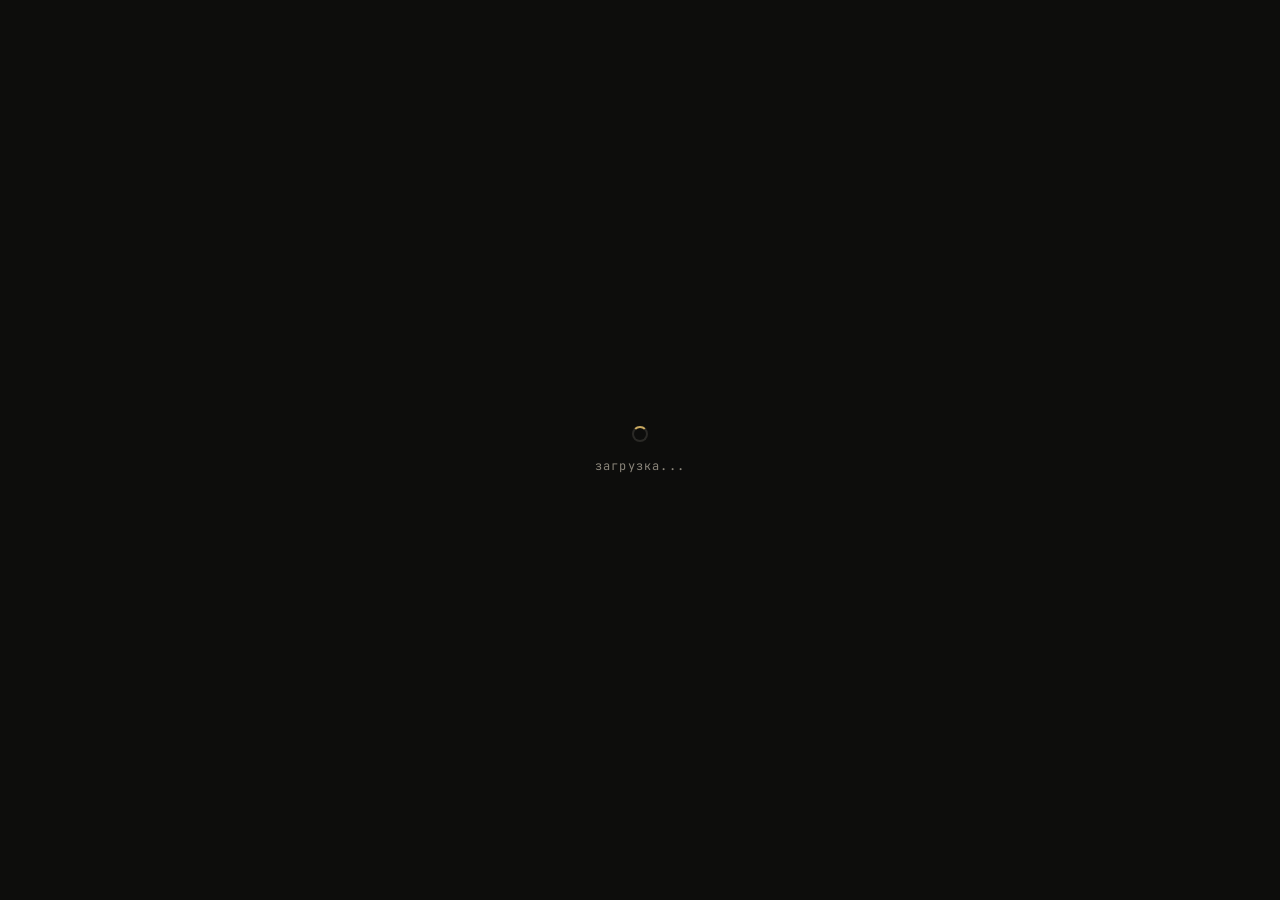
==== commit e89890a5: "fix: restore supabase integration" ====
--- a/site/index.html
+++ b/site/index.html
@@ -7,6 +7,7 @@
 <link rel="preconnect" href="https://fonts.googleapis.com">
 <link rel="preconnect" href="https://fonts.gstatic.com" crossorigin>
 <link href="https://fonts.googleapis.com/css2?family=Fraunces:ital,opsz,wght@0,9..144,300..900;1,9..144,300..900&family=JetBrains+Mono:wght@400;500;600&family=Instrument+Serif:ital@0;1&display=swap" rel="stylesheet">
+<script src="https://cdn.jsdelivr.net/npm/@supabase/supabase-js@2"></script>
 <style>
   :root {
     --bg: #0d0d0c;
@@ -41,11 +42,90 @@
       radial-gradient(ellipse at bottom right, #1a1815 0%, transparent 60%);
   }
 
+  /* AUTH */
+  #auth-screen {
+    display: flex;
+    align-items: center;
+    justify-content: center;
+    min-height: 100vh;
+    padding: 2rem;
+  }
+
+  .auth-box {
+    background: var(--bg-elevated);
+    border: 1px solid var(--border);
+    border-radius: 2px;
+    padding: 3rem;
+    width: 100%;
+    max-width: 400px;
+  }
+
+  .auth-logo {
+    font-family: 'Instrument Serif', serif;
+    font-size: 2rem;
+    font-style: italic;
+    color: var(--accent);
+    margin-bottom: 0.3rem;
+  }
+
+  .auth-sub {
+    font-family: 'JetBrains Mono', monospace;
+    font-size: 0.65rem;
+    color: var(--ink-muted);
+    letter-spacing: 0.15em;
+    text-transform: uppercase;
+    margin-bottom: 2.5rem;
+  }
+
+  .auth-tabs {
+    display: flex;
+    gap: 0;
+    margin-bottom: 2rem;
+    border-bottom: 1px solid var(--border);
+  }
+
+  .auth-tab {
+    font-family: 'JetBrains Mono', monospace;
+    font-size: 0.7rem;
+    letter-spacing: 0.1em;
+    text-transform: uppercase;
+    padding: 0.6rem 1.2rem;
+    background: transparent;
+    color: var(--ink-muted);
+    border: none;
+    cursor: pointer;
+    border-bottom: 2px solid transparent;
+    margin-bottom: -1px;
+  }
+
+  .auth-tab.active {
+    color: var(--accent);
+    border-bottom-color: var(--accent);
+  }
+
+  .auth-form { display: none; }
+  .auth-form.active { display: block; }
+
+  .auth-error {
+    font-family: 'JetBrains Mono', monospace;
+    font-size: 0.72rem;
+    color: var(--red);
+    margin-bottom: 1rem;
+    display: none;
+  }
+
   /* Шапка */
+  #app-screen { display: none; }
+
   header {
     padding: 2.5rem 3rem 2rem;
     border-bottom: 1px solid var(--border);
     position: relative;
+    display: flex;
+    align-items: center;
+    justify-content: space-between;
+    flex-wrap: wrap;
+    gap: 1rem;
   }
 
   header::after {
@@ -58,12 +138,7 @@
     background: var(--accent);
   }
 
-  .brand {
-    display: flex;
-    align-items: baseline;
-    gap: 1.5rem;
-    flex-wrap: wrap;
-  }
+  .brand { display: flex; align-items: baseline; gap: 1.5rem; flex-wrap: wrap; }
 
   .brand-name {
     font-family: 'Instrument Serif', serif;
@@ -73,12 +148,7 @@
     font-style: italic;
   }
 
-  .brand-accent {
-    color: var(--accent);
-    font-style: normal;
-    font-family: 'Fraunces', serif;
-    font-weight: 300;
-  }
+  .brand-accent { color: var(--accent); font-style: normal; font-family: 'Fraunces', serif; font-weight: 300; }
 
   .brand-sub {
     font-family: 'JetBrains Mono', monospace;
@@ -91,7 +161,18 @@
     border-radius: 2px;
   }
 
-  /* Навигация */
+  .header-user {
+    display: flex;
+    align-items: center;
+    gap: 1rem;
+  }
+
+  .header-email {
+    font-family: 'JetBrains Mono', monospace;
+    font-size: 0.7rem;
+    color: var(--ink-muted);
+  }
+
   nav {
     display: flex;
     gap: 2rem;
@@ -101,119 +182,35 @@
     position: sticky;
     top: 0;
     z-index: 10;
+    overflow-x: auto;
   }
 
   .nav-tab {
     font-family: 'JetBrains Mono', monospace;
-    font-size: 0.75rem;
-    letter-spacing: 0.1em;
+    font-size: 0.72rem;
+    letter-spacing: 0.12em;
     text-transform: uppercase;
     color: var(--ink-muted);
+    background: none;
+    border: none;
     cursor: pointer;
-    padding-bottom: 0.3rem;
+    padding: 0.3rem 0;
     border-bottom: 1px solid transparent;
-    transition: all 0.25s;
-  }
-
-  .nav-tab:hover { color: var(--ink); }
-  .nav-tab.active {
-    color: var(--accent);
-    border-bottom-color: var(--accent);
-  }
-
-  /* Основной контейнер */
-  main {
-    padding: 3rem 3rem 5rem;
-    max-width: 1600px;
-    margin: 0 auto;
-  }
-
-  .tab-view { display: none; animation: fadeIn 0.3s ease; }
+    white-space: nowrap;
+  }
+
+  .nav-tab.active { color: var(--accent); border-bottom-color: var(--accent); }
+
+  main { padding: 3rem; max-width: 1400px; margin: 0 auto; }
+
+  .tab-view { display: none; }
   .tab-view.active { display: block; }
 
-  @keyframes fadeIn {
-    from { opacity: 0; transform: translateY(8px); }
-    to { opacity: 1; transform: translateY(0); }
-  }
-
-  /* Дашборд — сводка */
-  .stats-grid {
-    display: grid;
-    grid-template-columns: repeat(auto-fit, minmax(220px, 1fr));
-    gap: 1rem;
-    margin-bottom: 3rem;
-  }
-
-  .stat-card {
-    padding: 1.8rem 1.5rem;
-    background: var(--bg-elevated);
-    border: 1px solid var(--border);
-    border-radius: 2px;
-    position: relative;
-    overflow: hidden;
-  }
-
-  .stat-card::before {
-    content: '';
-    position: absolute;
-    top: 0; left: 0;
-    width: 3px;
-    height: 100%;
-    background: var(--accent);
-    transform: scaleY(0.3);
-    transform-origin: top;
-    transition: transform 0.3s;
-  }
-
-  .stat-card:hover::before { transform: scaleY(1); }
-
-  .stat-label {
-    font-family: 'JetBrains Mono', monospace;
-    font-size: 0.65rem;
-    letter-spacing: 0.15em;
-    text-transform: uppercase;
-    color: var(--ink-muted);
-    margin-bottom: 0.8rem;
-  }
-
-  .stat-value {
-    font-family: 'Instrument Serif', serif;
-    font-size: 3rem;
-    font-weight: 400;
-    line-height: 1;
-    letter-spacing: -0.02em;
-  }
-
-  .stat-value.small { font-size: 2rem; }
-
-  .stat-sub {
-    font-family: 'JetBrains Mono', monospace;
-    font-size: 0.7rem;
-    color: var(--ink-dim);
-    margin-top: 0.6rem;
-  }
-
-  .stat-value.accent { color: var(--accent); }
-  .stat-value.green { color: var(--green); }
-  .stat-value.red { color: var(--red); }
-  .stat-value.amber { color: var(--amber); }
-
-  /* Заголовки секций */
   .section-title {
     font-family: 'Instrument Serif', serif;
-    font-size: 1.8rem;
+    font-size: 1.6rem;
+    margin-bottom: 1.5rem;
     font-weight: 400;
-    letter-spacing: -0.01em;
-    margin-bottom: 1.5rem;
-    display: flex;
-    align-items: baseline;
-    gap: 1rem;
-  }
-
-  .section-title::before {
-    content: '§';
-    color: var(--accent);
-    font-style: italic;
   }
 
   .section-title-sub {
@@ -225,6 +222,66 @@
     margin-left: auto;
     font-weight: 400;
   }
+
+  /* Статкарточки */
+  .stats-grid {
+    display: grid;
+    grid-template-columns: repeat(auto-fit, minmax(200px, 1fr));
+    gap: 1px;
+    background: var(--border);
+    margin-bottom: 3rem;
+    border: 1px solid var(--border);
+  }
+
+  .stat-card {
+    background: var(--bg-elevated);
+    padding: 1.8rem;
+  }
+
+  .stat-label {
+    font-family: 'JetBrains Mono', monospace;
+    font-size: 0.65rem;
+    letter-spacing: 0.14em;
+    text-transform: uppercase;
+    color: var(--ink-muted);
+    margin-bottom: 0.8rem;
+  }
+
+  .stat-value {
+    font-family: 'Fraunces', serif;
+    font-size: 2.4rem;
+    font-weight: 300;
+    line-height: 1;
+    margin-bottom: 0.4rem;
+  }
+
+  .stat-value.red { color: var(--red); }
+  .stat-value.green { color: var(--green); }
+  .stat-value.amber { color: var(--amber); }
+
+  .stat-sub {
+    font-family: 'JetBrains Mono', monospace;
+    font-size: 0.68rem;
+    color: var(--ink-dim);
+  }
+
+  .money { font-family: 'JetBrains Mono', monospace; }
+
+  /* Алерты */
+  .alerts-list { margin-bottom: 2.5rem; }
+
+  .alert {
+    display: flex;
+    gap: 1rem;
+    align-items: flex-start;
+    padding: 1rem 1.2rem;
+    border-left: 2px solid var(--red);
+    background: rgba(200, 90, 84, 0.05);
+    margin-bottom: 0.5rem;
+    font-size: 0.9rem;
+  }
+
+  .alert-icon { color: var(--red); font-size: 1rem; flex-shrink: 0; }
 
   /* Таблицы */
   .table-wrap {
@@ -235,16 +292,9 @@
     margin-bottom: 2.5rem;
   }
 
-  table {
-    width: 100%;
-    border-collapse: collapse;
-    font-size: 0.95rem;
-  }
-
-  thead {
-    background: var(--bg);
-    border-bottom: 1px solid var(--border);
-  }
+  table { width: 100%; border-collapse: collapse; font-size: 0.95rem; }
+
+  thead { background: var(--bg); border-bottom: 1px solid var(--border); }
 
   th {
     padding: 1rem 1.2rem;
@@ -266,17 +316,8 @@
   tbody tr:last-child td { border-bottom: none; }
   tbody tr:hover { background: rgba(201, 169, 97, 0.03); }
 
-  .td-primary {
-    font-family: 'Fraunces', serif;
-    font-weight: 500;
-    font-size: 1.05rem;
-  }
-
-  .td-mono {
-    font-family: 'JetBrains Mono', monospace;
-    font-size: 0.85rem;
-    color: var(--ink-muted);
-  }
+  .td-primary { font-family: 'Fraunces', serif; font-weight: 500; font-size: 1.05rem; }
+  .td-mono { font-family: 'JetBrains Mono', monospace; font-size: 0.85rem; color: var(--ink-muted); }
 
   /* Статусы */
   .status {
@@ -310,24 +351,11 @@
     border-radius: 2px;
   }
 
-  .btn:hover {
-    border-color: var(--accent);
-    color: var(--accent);
-  }
-
-  .btn-primary {
-    background: var(--accent);
-    color: var(--bg);
-    border-color: var(--accent);
-  }
-
-  .btn-primary:hover {
-    background: transparent;
-    color: var(--accent);
-  }
-
-  .btn-danger:hover { border-color: var(--red); color: var(--red); }
-
+  .btn:hover { border-color: var(--accent); color: var(--accent); }
+  .btn-primary { background: var(--accent); color: var(--bg); border-color: var(--accent); }
+  .btn-primary:hover { background: var(--accent-dim); border-color: var(--accent-dim); color: var(--bg); }
+  .btn-danger { color: var(--red); border-color: var(--border); }
+  .btn-danger:hover { border-color: var(--red); }
   .btn-small { padding: 0.4rem 0.8rem; font-size: 0.65rem; }
 
   .action-bar {
@@ -354,10 +382,7 @@
     padding: 2rem;
   }
 
-  .modal-overlay.active {
-    display: flex;
-    animation: fadeIn 0.2s ease;
-  }
+  .modal-overlay.active { display: flex; }
 
   .modal {
     background: var(--bg-elevated);
@@ -368,15 +393,9 @@
     width: 100%;
     max-height: 90vh;
     overflow-y: auto;
-    position: relative;
-  }
-
-  .modal-title {
-    font-family: 'Instrument Serif', serif;
-    font-size: 1.8rem;
-    margin-bottom: 0.3rem;
-    letter-spacing: -0.01em;
-  }
+  }
+
+  .modal-title { font-family: 'Instrument Serif', serif; font-size: 1.8rem; margin-bottom: 0.3rem; }
 
   .modal-sub {
     font-family: 'JetBrains Mono', monospace;
@@ -399,8 +418,7 @@
     margin-bottom: 0.5rem;
   }
 
-  .form-input,
-  .form-select {
+  .form-input, .form-select {
     width: 100%;
     padding: 0.7rem 0.9rem;
     background: var(--bg);
@@ -412,17 +430,9 @@
     transition: border-color 0.2s;
   }
 
-  .form-input:focus,
-  .form-select:focus {
-    outline: none;
-    border-color: var(--accent);
-  }
-
-  .form-row {
-    display: grid;
-    grid-template-columns: 1fr 1fr;
-    gap: 1rem;
-  }
+  .form-input:focus, .form-select:focus { outline: none; border-color: var(--accent); }
+
+  .form-row { display: grid; grid-template-columns: 1fr 1fr; gap: 1rem; }
 
   .modal-actions {
     display: flex;
@@ -433,12 +443,67 @@
     border-top: 1px solid var(--border);
   }
 
+  /* Прогресс-бары */
+  .progress-block {
+    background: var(--bg-elevated);
+    border: 1px solid var(--border);
+    padding: 1.5rem;
+    margin-bottom: 1rem;
+    border-radius: 2px;
+  }
+
+  .progress-head {
+    display: flex;
+    justify-content: space-between;
+    align-items: baseline;
+    margin-bottom: 0.8rem;
+  }
+
+  .progress-title { font-family: 'Fraunces', serif; font-size: 1.1rem; }
+  .progress-value { font-family: 'JetBrains Mono', monospace; font-size: 0.9rem; color: var(--accent); }
+
+  .progress-bar { height: 6px; background: var(--border); border-radius: 1px; overflow: hidden; }
+
+  .progress-fill {
+    height: 100%;
+    background: linear-gradient(90deg, var(--accent-dim), var(--accent));
+    transition: width 0.8s ease;
+  }
+
+  .progress-meta {
+    display: flex;
+    justify-content: space-between;
+    margin-top: 0.6rem;
+    font-family: 'JetBrains Mono', monospace;
+    font-size: 0.7rem;
+    color: var(--ink-muted);
+  }
+
+  /* Пустое состояние */
+  .empty-state { text-align: center; padding: 4rem 2rem; color: var(--ink-muted); }
+  .empty-state-icon { font-family: 'Instrument Serif', serif; font-size: 4rem; color: var(--ink-dim); margin-bottom: 1rem; font-style: italic; }
+
+  /* Фильтры */
+  .filter-bar { display: flex; gap: 0.6rem; margin-bottom: 1.5rem; flex-wrap: wrap; }
+
+  .filter-chip {
+    font-family: 'JetBrains Mono', monospace;
+    font-size: 0.68rem;
+    letter-spacing: 0.1em;
+    text-transform: uppercase;
+    padding: 0.4rem 0.9rem;
+    border: 1px solid var(--border);
+    border-radius: 2px;
+    cursor: pointer;
+    color: var(--ink-muted);
+    transition: all 0.15s;
+  }
+
+  .filter-chip.active { border-color: var(--accent); color: var(--accent); }
+  .filter-chip:hover { border-color: var(--ink-muted); color: var(--ink); }
+
   /* Таймлайн */
-  .timeline {
-    position: relative;
-    padding-left: 2rem;
-    margin-bottom: 2rem;
-  }
+  .timeline { position: relative; padding-left: 2rem; margin-bottom: 2rem; }
 
   .timeline::before {
     content: '';
@@ -450,10 +515,7 @@
     background: var(--border);
   }
 
-  .timeline-item {
-    position: relative;
-    padding-bottom: 1.8rem;
-  }
+  .timeline-item { position: relative; padding-bottom: 1.8rem; }
 
   .timeline-item::before {
     content: '';
@@ -467,293 +529,235 @@
     border: 2px solid var(--ink-muted);
   }
 
-  .timeline-item.signed::before {
-    border-color: var(--green);
-    background: var(--green);
-  }
-
-  .timeline-item.pending::before {
-    border-color: var(--amber);
-  }
-
-  .timeline-item.missing::before {
-    border-color: var(--red);
-  }
-
-  .timeline-date {
-    font-family: 'JetBrains Mono', monospace;
-    font-size: 0.7rem;
-    color: var(--ink-muted);
-    letter-spacing: 0.1em;
-  }
-
-  .timeline-title {
-    font-family: 'Fraunces', serif;
-    font-size: 1.1rem;
-    margin: 0.2rem 0 0.3rem;
-  }
-
-  .timeline-desc {
-    font-size: 0.9rem;
-    color: var(--ink-muted);
-  }
-
-  /* Прогресс-бары */
-  .progress-block {
-    background: var(--bg-elevated);
-    border: 1px solid var(--border);
-    padding: 1.5rem;
-    margin-bottom: 1rem;
-    border-radius: 2px;
-  }
-
-  .progress-head {
-    display: flex;
-    justify-content: space-between;
-    align-items: baseline;
-    margin-bottom: 0.8rem;
-  }
-
-  .progress-title {
-    font-family: 'Fraunces', serif;
-    font-size: 1.1rem;
-  }
-
-  .progress-value {
-    font-family: 'JetBrains Mono', monospace;
-    font-size: 0.9rem;
-    color: var(--accent);
-  }
-
-  .progress-bar {
-    height: 6px;
-    background: var(--border);
-    border-radius: 1px;
-    overflow: hidden;
-    position: relative;
-  }
-
-  .progress-fill {
-    height: 100%;
-    background: linear-gradient(90deg, var(--accent-dim), var(--accent));
-    transition: width 0.8s ease;
-  }
-
-  .progress-meta {
-    display: flex;
-    justify-content: space-between;
-    margin-top: 0.6rem;
-    font-family: 'JetBrains Mono', monospace;
-    font-size: 0.7rem;
-    color: var(--ink-muted);
-  }
-
-  /* Пустое состояние */
-  .empty-state {
-    text-align: center;
-    padding: 4rem 2rem;
-    color: var(--ink-muted);
-  }
-
-  .empty-state-icon {
-    font-family: 'Instrument Serif', serif;
-    font-size: 4rem;
-    color: var(--ink-dim);
-    margin-bottom: 1rem;
-    font-style: italic;
-  }
-
-  /* Фильтры */
-  .filter-bar {
-    display: flex;
-    gap: 0.6rem;
-    margin-bottom: 1.5rem;
-    flex-wrap: wrap;
-  }
-
-  .filter-chip {
-    font-family: 'JetBrains Mono', monospace;
-    font-size: 0.7rem;
-    letter-spacing: 0.08em;
-    text-transform: uppercase;
-    padding: 0.4rem 0.9rem;
-    background: var(--bg-elevated);
-    color: var(--ink-muted);
-    border: 1px solid var(--border);
-    border-radius: 2px;
-    cursor: pointer;
-    transition: all 0.2s;
-  }
-
-  .filter-chip:hover { color: var(--ink); }
-  .filter-chip.active {
-    background: var(--accent);
-    color: var(--bg);
-    border-color: var(--accent);
-  }
-
-  /* Деньги */
-  .money {
-    font-family: 'JetBrains Mono', monospace;
-    font-weight: 500;
-  }
-
-  /* Подвал */
-  footer {
-    padding: 2rem 3rem;
-    border-top: 1px solid var(--border);
-    font-family: 'JetBrains Mono', monospace;
-    font-size: 0.7rem;
-    color: var(--ink-dim);
-    letter-spacing: 0.1em;
-    display: flex;
-    justify-content: space-between;
-    align-items: center;
-  }
-
-  /* Круговая диаграмма (SVG) */
-  .donut-wrap {
-    display: flex;
-    align-items: center;
-    gap: 2rem;
-    padding: 2rem;
-    background: var(--bg-elevated);
-    border: 1px solid var(--border);
-    border-radius: 2px;
-  }
-
-  .donut-legend {
-    display: flex;
-    flex-direction: column;
-    gap: 0.7rem;
-  }
+  .timeline-item.signed::before { border-color: var(--green); background: var(--green); }
+  .timeline-item.pending::before { border-color: var(--amber); }
+  .timeline-item.missing::before { border-color: var(--red); }
+
+  .timeline-date { font-family: 'JetBrains Mono', monospace; font-size: 0.7rem; color: var(--ink-muted); letter-spacing: 0.1em; }
+  .timeline-title { font-family: 'Fraunces', serif; font-size: 1.1rem; margin: 0.2rem 0 0.3rem; }
+  .timeline-desc { font-size: 0.9rem; color: var(--ink-muted); }
+
+  /* Доnut */
+  .donut-wrap { display: flex; gap: 3rem; align-items: center; margin-bottom: 3rem; flex-wrap: wrap; }
+  .donut-legend { display: flex; flex-direction: column; gap: 0.6rem; }
 
   .legend-item {
     display: flex;
     align-items: center;
     gap: 0.7rem;
     font-family: 'JetBrains Mono', monospace;
-    font-size: 0.8rem;
-  }
-
-  .legend-dot {
-    width: 10px;
-    height: 10px;
+    font-size: 0.72rem;
+    color: var(--ink-muted);
+  }
+
+  .legend-dot { width: 8px; height: 8px; border-radius: 50%; flex-shrink: 0; }
+
+  /* Лоадер */
+  .loader {
+    display: inline-block;
+    width: 16px;
+    height: 16px;
+    border: 2px solid var(--border);
+    border-top-color: var(--accent);
     border-radius: 50%;
+    animation: spin 0.8s linear infinite;
+  }
+
+  @keyframes spin { to { transform: rotate(360deg); } }
+
+  .loading-overlay {
+    position: fixed;
+    inset: 0;
+    background: var(--bg);
+    display: flex;
+    align-items: center;
+    justify-content: center;
+    z-index: 200;
+    flex-direction: column;
+    gap: 1rem;
+  }
+
+  .loading-text {
+    font-family: 'JetBrains Mono', monospace;
+    font-size: 0.75rem;
+    color: var(--ink-muted);
+    letter-spacing: 0.1em;
+  }
+
+  footer {
+    border-top: 1px solid var(--border);
+    padding: 1.5rem 3rem;
+    display: flex;
+    justify-content: space-between;
+    align-items: center;
+    font-family: 'JetBrains Mono', monospace;
+    font-size: 0.65rem;
+    color: var(--ink-dim);
+    flex-wrap: wrap;
+    gap: 1rem;
   }
 
   @media (max-width: 768px) {
     header, nav, main, footer { padding-left: 1.5rem; padding-right: 1.5rem; }
-    nav { gap: 1rem; overflow-x: auto; }
     .form-row { grid-template-columns: 1fr; }
   }
 </style>
 </head>
 <body>
 
-<header>
-  <div class="brand">
-    <h1 class="brand-name">Правоеб <span class="brand-accent">·</span> <span class="brand-accent">Контрольная панель</span></h1>
-    <span class="brand-sub">Кино · ТВ · Продюсирование</span>
+<!-- ЛОАДЕР -->
+<div class="loading-overlay" id="loading-overlay">
+  <div class="loader"></div>
+  <div class="loading-text">загрузка...</div>
+</div>
+
+<!-- ЭКРАН АВТОРИЗАЦИИ -->
+<div id="auth-screen" style="display:none;">
+  <div class="auth-box">
+    <div class="auth-logo">Правоеб <span style="color:var(--ink-muted);font-size:1.2rem;">⚖️</span></div>
+    <div class="auth-sub">Кино · ТВ · Продюсирование</div>
+
+    <div class="auth-tabs">
+      <button class="auth-tab active" onclick="switchAuthTab('login')">Войти</button>
+      <button class="auth-tab" onclick="switchAuthTab('register')">Регистрация</button>
+    </div>
+
+    <div class="auth-error" id="auth-error"></div>
+
+    <!-- Логин -->
+    <div class="auth-form active" id="login-form">
+      <div class="form-group">
+        <label class="form-label">Email</label>
+        <input class="form-input" type="email" id="login-email" placeholder="you@example.com">
+      </div>
+      <div class="form-group">
+        <label class="form-label">Пароль</label>
+        <input class="form-input" type="password" id="login-password">
+      </div>
+      <button class="btn btn-primary" style="width:100%;margin-top:0.5rem;" onclick="doLogin()">Войти</button>
+    </div>
+
+    <!-- Регистрация -->
+    <div class="auth-form" id="register-form">
+      <div class="form-group">
+        <label class="form-label">Имя</label>
+        <input class="form-input" type="text" id="reg-name" placeholder="Артемий">
+      </div>
+      <div class="form-group">
+        <label class="form-label">Email</label>
+        <input class="form-input" type="email" id="reg-email" placeholder="you@example.com">
+      </div>
+      <div class="form-group">
+        <label class="form-label">Пароль</label>
+        <input class="form-input" type="password" id="reg-password" placeholder="минимум 6 символов">
+      </div>
+      <button class="btn btn-primary" style="width:100%;margin-top:0.5rem;" onclick="doRegister()">Создать аккаунт</button>
+    </div>
   </div>
-</header>
-
-<nav>
-  <span class="nav-tab active" data-tab="dashboard">Сводка</span>
-  <span class="nav-tab" data-tab="projects">Проекты</span>
-  <span class="nav-tab" data-tab="contracts">Договоры</span>
-  <span class="nav-tab" data-tab="payments">Выплаты</span>
-  <span class="nav-tab" data-tab="timeline">Таймлайн</span>
-</nav>
-
-<main>
-
-  <!-- СВОДКА -->
-  <section class="tab-view active" id="dashboard">
-    <div class="stats-grid" id="stats-grid"></div>
-
-    <h2 class="section-title">Критические уведомления <span class="section-title-sub">требуют внимания</span></h2>
-    <div id="alerts"></div>
-
-    <h2 class="section-title">Статус договоров по проектам <span class="section-title-sub">прогресс</span></h2>
-    <div id="project-progress"></div>
-
-    <h2 class="section-title">Распределение по статусам <span class="section-title-sub">договоры</span></h2>
-    <div class="donut-wrap" id="donut-chart"></div>
-  </section>
-
-  <!-- ПРОЕКТЫ -->
-  <section class="tab-view" id="projects">
-    <div class="action-bar">
-      <h2 class="section-title" style="margin-bottom: 0;">Проекты <span class="section-title-sub">реестр</span></h2>
-      <div class="action-group">
+</div>
+
+<!-- ОСНОВНОЕ ПРИЛОЖЕНИЕ -->
+<div id="app-screen" style="display:none;">
+  <header>
+    <div class="brand">
+      <div class="brand-name">Право<span class="brand-accent">еб</span> <span style="font-size:1.4rem;">⚖️</span></div>
+      <div class="brand-sub">Кино · ТВ · Продюсирование</div>
+    </div>
+    <div class="header-user">
+      <span class="header-email" id="user-email-display"></span>
+      <button class="btn btn-small btn-danger" onclick="doLogout()">Выйти</button>
+    </div>
+  </header>
+
+  <nav>
+    <button class="nav-tab active" data-tab="dashboard">Сводка</button>
+    <button class="nav-tab" data-tab="projects">Проекты</button>
+    <button class="nav-tab" data-tab="contracts">Договоры</button>
+    <button class="nav-tab" data-tab="payments">Выплаты</button>
+    <button class="nav-tab" data-tab="timeline">Таймлайн</button>
+  </nav>
+
+  <main>
+
+    <!-- СВОДКА -->
+    <section class="tab-view active" id="dashboard">
+      <div class="stats-grid" id="stats-grid"></div>
+
+      <h2 class="section-title">Требуют внимания <span class="section-title-sub">уведомления</span></h2>
+      <div class="alerts-list" id="alerts-list"></div>
+
+      <h2 class="section-title">Прогресс по проектам <span class="section-title-sub">договоры и выплаты</span></h2>
+      <div id="project-progress"></div>
+
+      <h2 class="section-title">Распределение по статусам <span class="section-title-sub">договоры</span></h2>
+      <div class="donut-wrap" id="donut-chart"></div>
+    </section>
+
+    <!-- ПРОЕКТЫ -->
+    <section class="tab-view" id="projects">
+      <div class="action-bar">
+        <h2 class="section-title" style="margin-bottom:0;">Проекты <span class="section-title-sub">реестр</span></h2>
         <button class="btn btn-primary" onclick="openProjectModal()">+ Новый проект</button>
       </div>
-    </div>
-    <div id="projects-list"></div>
-  </section>
-
-  <!-- ДОГОВОРЫ -->
-  <section class="tab-view" id="contracts">
-    <div class="action-bar">
-      <h2 class="section-title" style="margin-bottom: 0;">Договоры <span class="section-title-sub">реестр</span></h2>
-      <div class="action-group">
+      <div id="projects-list"></div>
+    </section>
+
+    <!-- ДОГОВОРЫ -->
+    <section class="tab-view" id="contracts">
+      <div class="action-bar">
+        <h2 class="section-title" style="margin-bottom:0;">Договоры <span class="section-title-sub">реестр</span></h2>
         <button class="btn btn-primary" onclick="openContractModal()">+ Новый договор</button>
       </div>
-    </div>
-    <div class="filter-bar" id="contract-filters">
-      <span class="filter-chip active" data-filter="all">Все</span>
-      <span class="filter-chip" data-filter="signed">Подписаны</span>
-      <span class="filter-chip" data-filter="pending">В работе</span>
-      <span class="filter-chip" data-filter="missing">Не подписаны</span>
-      <span class="filter-chip" data-filter="draft">Черновик</span>
-    </div>
-    <div id="contracts-table"></div>
-  </section>
-
-  <!-- ВЫПЛАТЫ -->
-  <section class="tab-view" id="payments">
-    <div class="action-bar">
-      <h2 class="section-title" style="margin-bottom: 0;">Выплаты <span class="section-title-sub">по договорам</span></h2>
-    </div>
-    <div id="payments-summary"></div>
-    <div id="payments-table"></div>
-  </section>
-
-  <!-- ТАЙМЛАЙН -->
-  <section class="tab-view" id="timeline">
-    <h2 class="section-title">Таймлайн событий <span class="section-title-sub">хронология</span></h2>
-    <div class="filter-bar" id="timeline-filters">
-      <span class="filter-chip active" data-filter="all">Все</span>
-      <span class="filter-chip" data-filter="signed">Подписано</span>
-      <span class="filter-chip" data-filter="pending">Ожидается</span>
-      <span class="filter-chip" data-filter="overdue">Просрочено</span>
-    </div>
-    <div id="timeline-view"></div>
-  </section>
-
-</main>
-
-<footer>
-  <span>данные хранятся локально в вашем браузере</span>
-  <span>
-    <button class="btn btn-small" onclick="exportData()">Экспорт JSON</button>
-    <button class="btn btn-small" onclick="importData()">Импорт</button>
-    <button class="btn btn-small btn-danger" onclick="clearData()">Сброс</button>
-  </span>
-</footer>
+      <div class="filter-bar" id="contract-filters">
+        <span class="filter-chip active" data-filter="all">Все</span>
+        <span class="filter-chip" data-filter="signed">Подписаны</span>
+        <span class="filter-chip" data-filter="pending">В работе</span>
+        <span class="filter-chip" data-filter="missing">Не подписаны</span>
+        <span class="filter-chip" data-filter="draft">Черновик</span>
+      </div>
+      <div id="contracts-table"></div>
+    </section>
+
+    <!-- ВЫПЛАТЫ -->
+    <section class="tab-view" id="payments">
+      <div class="action-bar">
+        <h2 class="section-title" style="margin-bottom:0;">Выплаты <span class="section-title-sub">по договорам</span></h2>
+      </div>
+      <div id="payments-summary"></div>
+      <div id="payments-table"></div>
+    </section>
+
+    <!-- ТАЙМЛАЙН -->
+    <section class="tab-view" id="timeline">
+      <h2 class="section-title">Таймлайн событий <span class="section-title-sub">хронология</span></h2>
+      <div class="filter-bar" id="timeline-filters">
+        <span class="filter-chip active" data-filter="all">Все</span>
+        <span class="filter-chip" data-filter="signed">Подписано</span>
+        <span class="filter-chip" data-filter="pending">Ожидается</span>
+        <span class="filter-chip" data-filter="overdue">Просрочено</span>
+      </div>
+      <div id="timeline-view"></div>
+    </section>
+
+  </main>
+
+  <footer>
+    <span>данные защищены supabase · личный кабинет · pravoeb</span>
+    <span>
+      <button class="btn btn-small" onclick="exportData()">Экспорт JSON</button>
+    </span>
+  </footer>
+</div>
 
 <!-- МОДАЛКА: ПРОЕКТ -->
 <div class="modal-overlay" id="project-modal">
   <div class="modal">
     <h3 class="modal-title" id="project-modal-title">Новый проект</h3>
-    <p class="modal-sub">Создание записи о проекте</p>
-
+    <p class="modal-sub">Создание записи</p>
     <div class="form-group">
-      <label class="form-label">Название проекта</label>
-      <input class="form-input" type="text" id="p-name" placeholder="Например: Элионор Ригби">
-    </div>
-
+      <label class="form-label">Название</label>
+      <input class="form-input" type="text" id="p-name" placeholder="Элионор Ригби">
+    </div>
     <div class="form-row">
       <div class="form-group">
         <label class="form-label">Жанр</label>
@@ -761,37 +765,33 @@
       </div>
       <div class="form-group">
         <label class="form-label">Хронометраж (мин)</label>
-        <input class="form-input" type="number" id="p-duration" placeholder="120">
-      </div>
-    </div>
-
+        <input class="form-input" type="number" id="p-duration" placeholder="90">
+      </div>
+    </div>
     <div class="form-group">
       <label class="form-label">Статус</label>
       <select class="form-select" id="p-status">
         <option value="development">Разработка</option>
-        <option value="pre-production">Подготовительный период</option>
+        <option value="pre-production">Подготовка</option>
         <option value="production">Съёмки</option>
-        <option value="post-production">МТП (пост-продакшн)</option>
+        <option value="post-production">МТП</option>
         <option value="completed">Завершён</option>
       </select>
     </div>
-
     <div class="form-row">
       <div class="form-group">
-        <label class="form-label">Начало съёмок</label>
+        <label class="form-label">Начало</label>
         <input class="form-input" type="date" id="p-start">
       </div>
       <div class="form-group">
-        <label class="form-label">Окончание съёмок</label>
+        <label class="form-label">Окончание</label>
         <input class="form-input" type="date" id="p-end">
       </div>
     </div>
-
     <div class="form-group">
       <label class="form-label">Бюджет (₽)</label>
       <input class="form-input" type="number" id="p-budget" placeholder="5000000">
     </div>
-
     <div class="modal-actions">
       <button class="btn" onclick="closeModal('project-modal')">Отмена</button>
       <button class="btn btn-primary" onclick="saveProject()">Сохранить</button>
@@ -803,72 +803,65 @@
 <div class="modal-overlay" id="contract-modal">
   <div class="modal">
     <h3 class="modal-title" id="contract-modal-title">Новый договор</h3>
-    <p class="modal-sub">Создание записи о договоре</p>
-
+    <p class="modal-sub">Создание записи</p>
     <div class="form-group">
       <label class="form-label">Проект</label>
       <select class="form-select" id="c-project"></select>
     </div>
-
     <div class="form-row">
       <div class="form-group">
-        <label class="form-label">Тип договора</label>
+        <label class="form-label">Тип</label>
         <select class="form-select" id="c-type">
-          <option value="actor">Договор с актёром</option>
-          <option value="actor-minor">Актёр (несовершеннолетний)</option>
-          <option value="director">Договор с режиссёром</option>
-          <option value="operator">Договор с оператором</option>
-          <option value="author-order">Авторский заказ + отчуждение</option>
+          <option value="actor">Актёр</option>
+          <option value="actor-minor">Актёр (несов.)</option>
+          <option value="director">Режиссёр</option>
+          <option value="operator">Оператор</option>
+          <option value="author-order">Авт. заказ</option>
           <option value="alienation">Отчуждение</option>
           <option value="license">Лицензия</option>
-          <option value="consent">Согласие на съёмку</option>
+          <option value="consent">Согласие</option>
           <option value="nda">НДА</option>
           <option value="other">Другое</option>
         </select>
       </div>
       <div class="form-group">
-        <label class="form-label">Роль / должность</label>
-        <input class="form-input" type="text" id="c-role" placeholder="Главная роль / Сценарист">
-      </div>
-    </div>
-
+        <label class="form-label">Роль</label>
+        <input class="form-input" type="text" id="c-role" placeholder="Главная роль">
+      </div>
+    </div>
     <div class="form-group">
       <label class="form-label">ФИО контрагента</label>
       <input class="form-input" type="text" id="c-person" placeholder="Иванов Иван Иванович">
     </div>
-
     <div class="form-row">
       <div class="form-group">
-        <label class="form-label">Номер договора</label>
+        <label class="form-label">Номер</label>
         <input class="form-input" type="text" id="c-number" placeholder="01/2025">
       </div>
       <div class="form-group">
-        <label class="form-label">Дата договора</label>
+        <label class="form-label">Дата</label>
         <input class="form-input" type="date" id="c-date">
       </div>
     </div>
-
     <div class="form-row">
       <div class="form-group">
         <label class="form-label">Сумма (₽)</label>
-        <input class="form-input" type="number" id="c-amount" placeholder="100000" step="1000">
+        <input class="form-input" type="number" id="c-amount" placeholder="0">
       </div>
       <div class="form-group">
         <label class="form-label">Статус</label>
         <select class="form-select" id="c-status">
           <option value="draft">Черновик</option>
-          <option value="pending">В работе / ожидает подписи</option>
+          <option value="pending">В работе</option>
           <option value="signed">Подписан</option>
           <option value="missing">Не подписан (критично)</option>
         </select>
       </div>
     </div>
-
     <div class="form-group">
       <label class="form-label">Заметки</label>
-      <input class="form-input" type="text" id="c-notes" placeholder="Напр.: акт приёма-передачи не подписан">
-    </div>
-
+      <input class="form-input" type="text" id="c-notes" placeholder="акт приёма-передачи не подписан">
+    </div>
     <div class="modal-actions">
       <button class="btn" onclick="closeModal('contract-modal')">Отмена</button>
       <button class="btn btn-primary" onclick="saveContract()">Сохранить</button>
@@ -881,7 +874,6 @@
   <div class="modal">
     <h3 class="modal-title">Платёж по договору</h3>
     <p class="modal-sub" id="payment-modal-sub">Фиксация выплаты</p>
-
     <div class="form-row">
       <div class="form-group">
         <label class="form-label">Сумма (₽)</label>
@@ -892,12 +884,10 @@
         <input class="form-input" type="date" id="pay-date">
       </div>
     </div>
-
     <div class="form-group">
       <label class="form-label">Комментарий</label>
       <input class="form-input" type="text" id="pay-note" placeholder="Аванс / финальный платёж / ...">
     </div>
-
     <div class="modal-actions">
       <button class="btn" onclick="closeModal('payment-modal')">Отмена</button>
       <button class="btn btn-primary" onclick="savePayment()">Добавить платёж</button>
@@ -906,100 +896,82 @@
 </div>
 
 <script>
+// ============ SUPABASE ============
+const SUPABASE_URL = 'https://vcjwzkbsivgiivgvibjo.supabase.co';
+const SUPABASE_KEY = 'eyJhbGciOiJIUzI1NiIsInR5cCI6IkpXVCJ9.eyJpc3MiOiJzdXBhYmFzZSIsInJlZiI6InZjand6a2JzaXZnaWl2Z3ZpYmpvIiwicm9sZSI6ImFub24iLCJpYXQiOjE3NzY5OTY5NTEsImV4cCI6MjA5MjU3Mjk1MX0.LWGImSHtHz9CBuluC1hgTw8g8CayuoTRcQnV5qF6DSc';
+const sb = supabase.createClient(SUPABASE_URL, SUPABASE_KEY);
+
 // ============ STATE ============
-const STORAGE_KEY = 'pravoeb-dashboard-v1';
-
-const TYPE_LABELS = {
-  'actor': 'Актёр',
-  'actor-minor': 'Актёр (несов.)',
-  'director': 'Режиссёр',
-  'operator': 'Оператор',
-  'author-order': 'Авт. заказ',
-  'alienation': 'Отчуждение',
-  'license': 'Лицензия',
-  'consent': 'Согласие',
-  'nda': 'НДА',
-  'other': 'Другое'
-};
-
-const STATUS_LABELS = {
-  'signed': 'Подписан',
-  'pending': 'В работе',
-  'missing': 'Не подписан',
-  'draft': 'Черновик'
-};
-
-const PROJECT_STATUS_LABELS = {
-  'development': 'Разработка',
-  'pre-production': 'Подготовка',
-  'production': 'Съёмки',
-  'post-production': 'МТП',
-  'completed': 'Завершён'
-};
-
-let state = {
-  projects: [],
-  contracts: [],
-  payments: []
-};
-
+let currentUser = null;
+let state = { projects: [], contracts: [], payments: [] };
 let editingProject = null;
 let editingContract = null;
 let activePaymentContract = null;
 let contractFilter = 'all';
 let timelineFilter = 'all';
 
-// ============ STORAGE ============
-function loadState() {
-  const saved = localStorage.getItem(STORAGE_KEY);
-  if (saved) {
-    try { state = JSON.parse(saved); } catch(e) { console.error(e); }
-  } else {
-    seedDemoData();
-  }
-}
-
-function saveState() {
-  localStorage.setItem(STORAGE_KEY, JSON.stringify(state));
+const TYPE_LABELS = {
+  'actor': 'Актёр', 'actor-minor': 'Актёр (несов.)', 'director': 'Режиссёр',
+  'operator': 'Оператор', 'author-order': 'Авт. заказ', 'alienation': 'Отчуждение',
+  'license': 'Лицензия', 'consent': 'Согласие', 'nda': 'НДА', 'other': 'Другое'
+};
+
+const STATUS_LABELS = { 'signed': 'Подписан', 'pending': 'В работе', 'missing': 'Не подписан', 'draft': 'Черновик' };
+
+const PROJECT_STATUS_LABELS = {
+  'development': 'Разработка', 'pre-production': 'Подготовка',
+  'production': 'Съёмки', 'post-production': 'МТП', 'completed': 'Завершён'
+};
+
+// ============ AUTH ============
+function switchAuthTab(tab) {
+  document.querySelectorAll('.auth-tab').forEach(t => t.classList.remove('active'));
+  document.querySelectorAll('.auth-form').forEach(f => f.classList.remove('active'));
+  document.querySelector(`.auth-tab[onclick*="${tab}"]`).classList.add('active');
+  document.getElementById(`${tab}-form`).classList.add('active');
+  document.getElementById('auth-error').style.display = 'none';
+}
+
+function showAuthError(msg) {
+  const el = document.getElementById('auth-error');
+  el.textContent = msg;
+  el.style.display = 'block';
+}
+
+async function doLogin() {
+  const email = document.getElementById('login-email').value.trim();
+  const password = document.getElementById('login-password').value;
+  if (!email || !password) return showAuthError('Заполните все поля');
+  const { error } = await sb.auth.signInWithPassword({ email, password });
+  if (error) showAuthError(error.message);
+}
+
+async function doRegister() {
+  const email = document.getElementById('reg-email').value.trim();
+  const password = document.getElementById('reg-password').value;
+  if (!email || !password) return showAuthError('Заполните все поля');
+  const { error } = await sb.auth.signUp({ email, password });
+  if (error) showAuthError(error.message);
+  else showAuthError('Проверьте email для подтверждения регистрации');
+}
+
+async function doLogout() {
+  await sb.auth.signOut();
+}
+
+// ============ DATA LOADING ============
+async function loadData() {
+  const uid = currentUser.id;
+  const [{ data: projects }, { data: contracts }, { data: payments }] = await Promise.all([
+    sb.from('projects').select('*').eq('user_id', uid).order('created_at', { ascending: false }),
+    sb.from('contracts').select('*').eq('user_id', uid).order('created_at', { ascending: false }),
+    sb.from('payments').select('*').eq('user_id', uid).order('date', { ascending: false })
+  ]);
+  state.projects = projects || [];
+  state.contracts = contracts || [];
+  state.payments = payments || [];
   render();
 }
-
-function seedDemoData() {
-  state.projects = [
-    {
-      id: 'p1',
-      name: 'Элионор Ригби',
-      genre: 'короткометражный',
-      duration: 25,
-      status: 'production',
-      startDate: '2025-11-01',
-      endDate: '2025-11-30',
-      budget: 2500000
-    },
-    {
-      id: 'p2',
-      name: 'Герой',
-      genre: 'драма',
-      duration: 95,
-      status: 'completed',
-      startDate: '2023-10-29',
-      endDate: '2024-06-01',
-      budget: 8000000
-    }
-  ];
-  state.contracts = [
-    { id: 'c1', projectId: 'p2', type: 'actor', role: 'Главная роль', person: 'Матвейчук Денис Анатольевич', number: '01/2023', date: '2023-10-29', amount: 500000, status: 'signed', notes: '' },
-    { id: 'c2', projectId: 'p1', type: 'consent', role: 'Массовка', person: 'Участник №1', number: '—', date: '2025-11-05', amount: 0, status: 'signed', notes: '' },
-    { id: 'c3', projectId: 'p1', type: 'director', role: 'Режиссёр-постановщик', person: 'Устинова Ирина Евгеньевна', number: '02/2025', date: '2025-10-20', amount: 800000, status: 'pending', notes: 'Ждём подписанный экземпляр' },
-    { id: 'c4', projectId: 'p1', type: 'author-order', role: 'Сценарист', person: '', number: '', date: '', amount: 0, status: 'missing', notes: 'Срочно! Сценарий используется, договор не оформлен' }
-  ];
-  state.payments = [
-    { id: 'pay1', contractId: 'c1', amount: 250000, date: '2023-10-29', note: 'Аванс 50%' },
-    { id: 'pay2', contractId: 'c1', amount: 250000, date: '2024-06-01', note: 'Финал' }
-  ];
-}
-
-function uid() { return Math.random().toString(36).slice(2, 10); }
 
 // ============ NAV ============
 document.querySelectorAll('.nav-tab').forEach(tab => {
@@ -1011,7 +983,7 @@
   });
 });
 
-// ============ MODAL ============
+// ============ PROJECTS ============
 function openProjectModal(id = null) {
   editingProject = id;
   const p = id ? state.projects.find(x => x.id === id) : null;
@@ -1020,56 +992,55 @@
   document.getElementById('p-genre').value = p?.genre || '';
   document.getElementById('p-duration').value = p?.duration || '';
   document.getElementById('p-status').value = p?.status || 'development';
-  document.getElementById('p-start').value = p?.startDate || '';
-  document.getElementById('p-end').value = p?.endDate || '';
+  document.getElementById('p-start').value = p?.start_date || '';
+  document.getElementById('p-end').value = p?.end_date || '';
   document.getElementById('p-budget').value = p?.budget || '';
   document.getElementById('project-modal').classList.add('active');
 }
 
-function saveProject() {
+async function saveProject() {
   const data = {
     name: document.getElementById('p-name').value.trim(),
     genre: document.getElementById('p-genre').value.trim(),
-    duration: Number(document.getElementById('p-duration').value) || 0,
+    duration: Number(document.getElementById('p-duration').value) || null,
     status: document.getElementById('p-status').value,
-    startDate: document.getElementById('p-start').value,
-    endDate: document.getElementById('p-end').value,
-    budget: Number(document.getElementById('p-budget').value) || 0
+    start_date: document.getElementById('p-start').value || null,
+    end_date: document.getElementById('p-end').value || null,
+    budget: Number(document.getElementById('p-budget').value) || null,
+    user_id: currentUser.id
   };
-  if (!data.name) { alert('Укажите название проекта'); return; }
+  if (!data.name) return alert('Укажите название проекта');
 
   if (editingProject) {
-    const p = state.projects.find(x => x.id === editingProject);
-    Object.assign(p, data);
+    await sb.from('projects').update(data).eq('id', editingProject);
   } else {
-    state.projects.push({ id: uid(), ...data });
+    await sb.from('projects').insert(data);
   }
   closeModal('project-modal');
-  saveState();
-}
-
-function deleteProject(id) {
+  await loadData();
+}
+
+async function deleteProject(id) {
   if (!confirm('Удалить проект? Все связанные договоры и выплаты тоже удалятся.')) return;
-  state.projects = state.projects.filter(p => p.id !== id);
-  const contractIds = state.contracts.filter(c => c.projectId === id).map(c => c.id);
-  state.contracts = state.contracts.filter(c => c.projectId !== id);
-  state.payments = state.payments.filter(p => !contractIds.includes(p.contractId));
-  saveState();
-}
-
+  // Cascade: удаляем выплаты → договоры → проект
+  const contractIds = state.contracts.filter(c => c.project_id === id).map(c => c.id);
+  if (contractIds.length) await sb.from('payments').delete().in('contract_id', contractIds);
+  await sb.from('contracts').delete().eq('project_id', id);
+  await sb.from('projects').delete().eq('id', id);
+  await loadData();
+}
+
+// ============ CONTRACTS ============
 function openContractModal(id = null) {
+  if (state.projects.length === 0) return alert('Сначала создайте проект');
   editingContract = id;
   const c = id ? state.contracts.find(x => x.id === id) : null;
   document.getElementById('contract-modal-title').textContent = c ? 'Редактировать договор' : 'Новый договор';
 
-  const projectSelect = document.getElementById('c-project');
-  projectSelect.innerHTML = state.projects.map(p => `<option value="${p.id}">${p.name}</option>`).join('');
-  if (state.projects.length === 0) {
-    alert('Сначала создайте проект');
-    return;
-  }
-
-  document.getElementById('c-project').value = c?.projectId || state.projects[0].id;
+  const sel = document.getElementById('c-project');
+  sel.innerHTML = state.projects.map(p => `<option value="${p.id}">${p.name}</option>`).join('');
+  sel.value = c?.project_id || state.projects[0].id;
+
   document.getElementById('c-type').value = c?.type || 'actor';
   document.getElementById('c-role').value = c?.role || '';
   document.getElementById('c-person').value = c?.person || '';
@@ -1081,64 +1052,79 @@
   document.getElementById('contract-modal').classList.add('active');
 }
 
-function saveContract() {
+async function saveContract() {
   const data = {
-    projectId: document.getElementById('c-project').value,
+    project_id: document.getElementById('c-project').value,
     type: document.getElementById('c-type').value,
     role: document.getElementById('c-role').value.trim(),
     person: document.getElementById('c-person').value.trim(),
     number: document.getElementById('c-number').value.trim(),
-    date: document.getElementById('c-date').value,
+    date: document.getElementById('c-date').value || null,
     amount: Number(document.getElementById('c-amount').value) || 0,
     status: document.getElementById('c-status').value,
-    notes: document.getElementById('c-notes').value.trim()
+    notes: document.getElementById('c-notes').value.trim(),
+    user_id: currentUser.id
   };
 
   if (editingContract) {
-    const c = state.contracts.find(x => x.id === editingContract);
-    Object.assign(c, data);
+    await sb.from('contracts').update(data).eq('id', editingContract);
   } else {
-    state.contracts.push({ id: uid(), ...data });
+    await sb.from('contracts').insert(data);
   }
   closeModal('contract-modal');
-  saveState();
-}
-
-function deleteContract(id) {
+  await loadData();
+}
+
+async function deleteContract(id) {
   if (!confirm('Удалить договор?')) return;
-  state.contracts = state.contracts.filter(c => c.id !== id);
-  state.payments = state.payments.filter(p => p.contractId !== id);
-  saveState();
-}
-
+  await sb.from('payments').delete().eq('contract_id', id);
+  await sb.from('contracts').delete().eq('id', id);
+  await loadData();
+}
+
+// ============ PAYMENTS ============
 function openPaymentModal(contractId) {
   activePaymentContract = contractId;
   const c = state.contracts.find(x => x.id === contractId);
-  document.getElementById('payment-modal-sub').textContent = `${c.person} · ${TYPE_LABELS[c.type]}`;
+  document.getElementById('payment-modal-sub').textContent = `${c.person || '—'} · ${TYPE_LABELS[c.type]}`;
   document.getElementById('pay-amount').value = '';
   document.getElementById('pay-date').value = new Date().toISOString().slice(0, 10);
   document.getElementById('pay-note').value = '';
   document.getElementById('payment-modal').classList.add('active');
 }
 
-function savePayment() {
+async function savePayment() {
   const amount = Number(document.getElementById('pay-amount').value);
   const date = document.getElementById('pay-date').value;
   const note = document.getElementById('pay-note').value.trim();
-  if (!amount || !date) { alert('Укажите сумму и дату'); return; }
-  state.payments.push({ id: uid(), contractId: activePaymentContract, amount, date, note });
+  if (!amount || !date) return alert('Укажите сумму и дату');
+  await sb.from('payments').insert({ contract_id: activePaymentContract, amount, date, note, user_id: currentUser.id });
   closeModal('payment-modal');
-  saveState();
-}
-
-function deletePayment(id) {
+  await loadData();
+}
+
+async function deletePayment(id) {
   if (!confirm('Удалить платёж?')) return;
-  state.payments = state.payments.filter(p => p.id !== id);
-  saveState();
+  await sb.from('payments').delete().eq('id', id);
+  await loadData();
 }
 
 function closeModal(id) {
   document.getElementById(id).classList.remove('active');
+}
+
+document.querySelectorAll('.modal-overlay').forEach(m => {
+  m.addEventListener('click', e => { if (e.target === m) m.classList.remove('active'); });
+});
+
+// ============ EXPORT ============
+function exportData() {
+  const blob = new Blob([JSON.stringify(state, null, 2)], { type: 'application/json' });
+  const url = URL.createObjectURL(blob);
+  const a = document.createElement('a');
+  a.href = url;
+  a.download = `pravoeb-${new Date().toISOString().slice(0, 10)}.json`;
+  a.click();
 }
 
 // ============ RENDER ============
@@ -1153,134 +1139,79 @@
   renderTimeline();
 }
 
+function fmt(n) { return (n || 0).toLocaleString('ru-RU'); }
+
 function renderStats() {
-  const totalProjects = state.projects.length;
-  const activeProjects = state.projects.filter(p => ['production', 'pre-production', 'post-production'].includes(p.status)).length;
-  const totalContracts = state.contracts.length;
+  const total = state.contracts.length;
+  const signed = state.contracts.filter(c => c.status === 'signed').length;
   const missing = state.contracts.filter(c => c.status === 'missing').length;
   const pending = state.contracts.filter(c => c.status === 'pending').length;
-  const signed = state.contracts.filter(c => c.status === 'signed').length;
-
   const totalBudget = state.contracts.reduce((s, c) => s + (c.amount || 0), 0);
   const totalPaid = state.payments.reduce((s, p) => s + p.amount, 0);
-  const unpaid = totalBudget - totalPaid;
 
   document.getElementById('stats-grid').innerHTML = `
     <div class="stat-card">
       <div class="stat-label">Проектов всего</div>
-      <div class="stat-value">${totalProjects}</div>
-      <div class="stat-sub">активных: ${activeProjects}</div>
+      <div class="stat-value">${state.projects.length}</div>
+      <div class="stat-sub">активных: ${state.projects.filter(p => ['production','pre-production','post-production'].includes(p.status)).length}</div>
     </div>
     <div class="stat-card">
       <div class="stat-label">Договоров всего</div>
-      <div class="stat-value">${totalContracts}</div>
+      <div class="stat-value">${total}</div>
       <div class="stat-sub">подписано: ${signed} · в работе: ${pending}</div>
     </div>
     <div class="stat-card">
       <div class="stat-label">Критично не подписано</div>
       <div class="stat-value ${missing > 0 ? 'red' : 'green'}">${missing}</div>
-      <div class="stat-sub">${missing > 0 ? 'требует внимания' : 'всё в порядке'}</div>
-    </div>
-    <div class="stat-card">
-      <div class="stat-label">Объём обязательств</div>
-      <div class="stat-value small accent">${fmt(totalBudget)} ₽</div>
-      <div class="stat-sub">выплачено: ${fmt(totalPaid)} ₽</div>
+      <div class="stat-sub">${missing > 0 ? 'требует срочного внимания' : 'всё в порядке'}</div>
     </div>
     <div class="stat-card">
       <div class="stat-label">К выплате</div>
-      <div class="stat-value small ${unpaid > 0 ? 'amber' : 'green'}">${fmt(unpaid)} ₽</div>
-      <div class="stat-sub">остаток по договорам</div>
+      <div class="stat-value amber">${fmt(totalBudget - totalPaid)} ₽</div>
+      <div class="stat-sub">всего по договорам: ${fmt(totalBudget)} ₽</div>
     </div>
   `;
 }
 
 function renderAlerts() {
-  const alerts = [];
   const missing = state.contracts.filter(c => c.status === 'missing');
-  const pending = state.contracts.filter(c => c.status === 'pending');
-
-  missing.forEach(c => {
-    const project = state.projects.find(p => p.id === c.projectId);
-    alerts.push({
-      type: 'critical',
-      title: `${TYPE_LABELS[c.type]}: ${c.person || 'не указано'}`,
-      desc: `Проект «${project?.name || '—'}» · роль: ${c.role || '—'} · ${c.notes || 'Договор не подписан'}`
-    });
-  });
-
-  // Договоры без акта (упомянуто в заметках или подписан + сумма > 0 но нет платежей)
-  state.contracts.filter(c => c.status === 'signed' && c.amount > 0).forEach(c => {
-    const paid = state.payments.filter(p => p.contractId === c.id).reduce((s, p) => s + p.amount, 0);
-    if (paid === 0) {
-      const project = state.projects.find(p => p.id === c.projectId);
-      alerts.push({
-        type: 'pending',
-        title: `Нет выплат: ${c.person}`,
-        desc: `Проект «${project?.name}» · сумма по договору ${fmt(c.amount)} ₽ · не выплачено`
-      });
-    }
-  });
-
-  if (alerts.length === 0) {
-    document.getElementById('alerts').innerHTML = `<div class="empty-state" style="padding: 2rem;"><span class="empty-state-icon">✓</span><div>Критических уведомлений нет</div></div>`;
-    return;
-  }
-
-  document.getElementById('alerts').innerHTML = `
-    <div class="table-wrap">
-      <table>
-        <thead><tr><th style="width: 60px;">!</th><th>Событие</th><th>Детали</th></tr></thead>
-        <tbody>
-          ${alerts.map(a => `
-            <tr>
-              <td><span class="status ${a.type === 'critical' ? 'status-missing' : 'status-pending'}">${a.type === 'critical' ? '🚩' : '⏳'}</span></td>
-              <td class="td-primary">${a.title}</td>
-              <td class="td-mono">${a.desc}</td>
-            </tr>
-          `).join('')}
-        </tbody>
-      </table>
-    </div>
-  `;
+  const today = new Date().toISOString().slice(0, 10);
+  const overdue = state.contracts.filter(c => c.status !== 'signed' && c.date && c.date < today);
+
+  const items = [...missing.map(c => `Не подписан: ${c.person || '—'} (${TYPE_LABELS[c.type]}) — ${state.projects.find(p => p.id === c.project_id)?.name || '—'}`),
+                 ...overdue.filter(c => c.status !== 'missing').map(c => `Просрочен: ${c.person || '—'} (${TYPE_LABELS[c.type]}) — дата ${c.date}`)];
+
+  document.getElementById('alerts-list').innerHTML = items.length
+    ? items.map(t => `<div class="alert"><span class="alert-icon">⚠</span><span>${t}</span></div>`).join('')
+    : `<div style="color:var(--ink-muted);font-family:'JetBrains Mono',monospace;font-size:0.8rem;">Нет срочных уведомлений</div>`;
 }
 
 function renderProjectProgress() {
-  if (state.projects.length === 0) {
-    document.getElementById('project-progress').innerHTML = '<div class="empty-state">Пока нет проектов</div>';
-    return;
-  }
-
-  const html = state.projects.map(p => {
-    const cs = state.contracts.filter(c => c.projectId === p.id);
+  if (!state.projects.length) { document.getElementById('project-progress').innerHTML = ''; return; }
+  document.getElementById('project-progress').innerHTML = state.projects.map(p => {
+    const cs = state.contracts.filter(c => c.project_id === p.id);
     const signed = cs.filter(c => c.status === 'signed').length;
     const total = cs.length;
     const pct = total === 0 ? 0 : Math.round((signed / total) * 100);
-
     const budget = cs.reduce((s, c) => s + (c.amount || 0), 0);
-    const paid = state.payments.filter(pay => cs.some(c => c.id === pay.contractId)).reduce((s, p) => s + p.amount, 0);
+    const paid = state.payments.filter(pay => cs.some(c => c.id === pay.contract_id)).reduce((s, p) => s + p.amount, 0);
     const payPct = budget === 0 ? 0 : Math.round((paid / budget) * 100);
-
     return `
       <div class="progress-block">
         <div class="progress-head">
           <div>
             <div class="progress-title">${p.name}</div>
-            <div class="td-mono" style="color: var(--ink-muted); font-size: 0.75rem; margin-top: 0.2rem;">${PROJECT_STATUS_LABELS[p.status]} · ${p.genre || '—'}</div>
+            <div class="td-mono" style="font-size:0.75rem;margin-top:0.2rem;">${PROJECT_STATUS_LABELS[p.status] || p.status} · ${p.genre || '—'}</div>
           </div>
           <div class="progress-value">${pct}%</div>
         </div>
-        <div class="progress-bar">
-          <div class="progress-fill" style="width: ${pct}%"></div>
-        </div>
+        <div class="progress-bar"><div class="progress-fill" style="width:${pct}%"></div></div>
         <div class="progress-meta">
           <span>Договоры: ${signed} из ${total}</span>
           <span>Выплачено: ${fmt(paid)} / ${fmt(budget)} ₽ (${payPct}%)</span>
         </div>
-      </div>
-    `;
+      </div>`;
   }).join('');
-
-  document.getElementById('project-progress').innerHTML = html;
 }
 
 function renderDonut() {
@@ -1290,100 +1221,50 @@
     missing: state.contracts.filter(c => c.status === 'missing').length,
     draft: state.contracts.filter(c => c.status === 'draft').length
   };
-  const total = counts.signed + counts.pending + counts.missing + counts.draft;
-
-  if (total === 0) {
-    document.getElementById('donut-chart').innerHTML = '<div class="empty-state" style="padding: 1rem;">Нет данных</div>';
+  const total = Object.values(counts).reduce((a, b) => a + b, 0);
+  if (!total) { document.getElementById('donut-chart').innerHTML = '<div class="empty-state" style="padding:1rem;">Нет договоров</div>'; return; }
+
+  const colors = { signed: '#6a8f5e', pending: '#d4a853', missing: '#c85a54', draft: '#5a564e' };
+  let offset = 0;
+  const segments = Object.entries(counts).filter(([, v]) => v > 0).map(([k, v]) => {
+    const pct = (v / total) * 100;
+    const seg = `<circle cx="60" cy="60" r="40" fill="none" stroke="${colors[k]}" stroke-width="18" stroke-dasharray="${pct * 2.513} ${(100 - pct) * 2.513}" stroke-dashoffset="${-offset * 2.513}" transform="rotate(-90 60 60)"/>`;
+    offset += pct;
+    return seg;
+  }).join('');
+
+  document.getElementById('donut-chart').innerHTML = `
+    <svg width="120" height="120" viewBox="0 0 120 120">${segments}</svg>
+    <div class="donut-legend">
+      ${Object.entries(counts).map(([k, v]) => `<div class="legend-item"><div class="legend-dot" style="background:${colors[k]}"></div>${STATUS_LABELS[k]}: ${v}</div>`).join('')}
+    </div>`;
+}
+
+function renderProjects() {
+  if (!state.projects.length) {
+    document.getElementById('projects-list').innerHTML = '<div class="empty-state"><div class="empty-state-icon">∅</div><div>Нет проектов · создайте первый</div></div>';
     return;
   }
-
-  const colors = {
-    signed: 'var(--green)',
-    pending: 'var(--amber)',
-    missing: 'var(--red)',
-    draft: 'var(--ink-muted)'
-  };
-
-  const circumference = 2 * Math.PI * 60;
-  let offset = 0;
-
-  const segments = ['signed', 'pending', 'missing', 'draft']
-    .filter(k => counts[k] > 0)
-    .map(k => {
-      const frac = counts[k] / total;
-      const seg = `<circle r="60" cx="80" cy="80" fill="transparent" stroke="${colors[k]}" stroke-width="20" stroke-dasharray="${frac * circumference} ${circumference}" stroke-dashoffset="${-offset}" transform="rotate(-90 80 80)" />`;
-      offset += frac * circumference;
-      return seg;
-    }).join('');
-
-  document.getElementById('donut-chart').innerHTML = `
-    <svg width="160" height="160" viewBox="0 0 160 160">
-      <circle r="60" cx="80" cy="80" fill="transparent" stroke="var(--border)" stroke-width="20" />
-      ${segments}
-      <text x="80" y="82" text-anchor="middle" fill="var(--ink)" font-family="Instrument Serif" font-size="28" font-style="italic">${total}</text>
-      <text x="80" y="100" text-anchor="middle" fill="var(--ink-muted)" font-family="JetBrains Mono" font-size="9" letter-spacing="1">ДОГОВОРОВ</text>
-    </svg>
-    <div class="donut-legend">
-      ${['signed', 'pending', 'missing', 'draft'].filter(k => counts[k] > 0).map(k => `
-        <div class="legend-item">
-          <span class="legend-dot" style="background: ${colors[k]}"></span>
-          <span>${STATUS_LABELS[k]}</span>
-          <span style="color: var(--ink-muted); margin-left: auto; padding-left: 2rem;">${counts[k]} · ${Math.round(counts[k]/total*100)}%</span>
-        </div>
-      `).join('')}
-    </div>
-  `;
-}
-
-function renderProjects() {
-  if (state.projects.length === 0) {
-    document.getElementById('projects-list').innerHTML = `
-      <div class="empty-state">
-        <div class="empty-state-icon">∅</div>
-        <div>Пока нет ни одного проекта</div>
-        <div class="td-mono" style="margin-top: 0.5rem;">Нажмите «+ Новый проект»</div>
-      </div>
-    `;
-    return;
-  }
-
   document.getElementById('projects-list').innerHTML = `
-    <div class="table-wrap">
-      <table>
-        <thead>
-          <tr>
-            <th>Название</th>
-            <th>Жанр</th>
-            <th>Статус</th>
-            <th>Период</th>
-            <th>Бюджет</th>
-            <th>Договоры</th>
-            <th></th>
-          </tr>
-        </thead>
-        <tbody>
-          ${state.projects.map(p => {
-            const cs = state.contracts.filter(c => c.projectId === p.id);
-            const signed = cs.filter(c => c.status === 'signed').length;
-            return `
-              <tr>
-                <td class="td-primary">${p.name}</td>
-                <td class="td-mono">${p.genre || '—'}${p.duration ? ' · ' + p.duration + ' мин' : ''}</td>
-                <td>${PROJECT_STATUS_LABELS[p.status]}</td>
-                <td class="td-mono">${p.startDate || '—'} → ${p.endDate || '—'}</td>
-                <td class="money">${p.budget ? fmt(p.budget) + ' ₽' : '—'}</td>
-                <td class="td-mono">${signed}/${cs.length}</td>
-                <td style="text-align: right; white-space: nowrap;">
-                  <button class="btn btn-small" onclick="openProjectModal('${p.id}')">✎</button>
-                  <button class="btn btn-small btn-danger" onclick="deleteProject('${p.id}')">×</button>
-                </td>
-              </tr>
-            `;
-          }).join('')}
-        </tbody>
-      </table>
-    </div>
-  `;
+    <div class="table-wrap"><table>
+      <thead><tr><th>Название</th><th>Жанр · хрон.</th><th>Статус</th><th>Сроки</th><th>Бюджет</th><th>Дог.</th><th></th></tr></thead>
+      <tbody>${state.projects.map(p => {
+        const cs = state.contracts.filter(c => c.project_id === p.id);
+        const signed = cs.filter(c => c.status === 'signed').length;
+        return `<tr>
+          <td class="td-primary">${p.name}</td>
+          <td class="td-mono">${p.genre || '—'}${p.duration ? ' · ' + p.duration + ' мин' : ''}</td>
+          <td>${PROJECT_STATUS_LABELS[p.status] || p.status}</td>
+          <td class="td-mono">${p.start_date || '—'} → ${p.end_date || '—'}</td>
+          <td class="money">${p.budget ? fmt(p.budget) + ' ₽' : '—'}</td>
+          <td class="td-mono">${signed}/${cs.length}</td>
+          <td style="text-align:right;white-space:nowrap;">
+            <button class="btn btn-small" onclick="openProjectModal('${p.id}')">✎</button>
+            <button class="btn btn-small btn-danger" onclick="deleteProject('${p.id}')">×</button>
+          </td>
+        </tr>`;
+      }).join('')}</tbody>
+    </table></div>`;
 }
 
 function renderContracts() {
@@ -1397,144 +1278,67 @@
   });
 
   const filtered = contractFilter === 'all' ? state.contracts : state.contracts.filter(c => c.status === contractFilter);
-
-  if (filtered.length === 0) {
-    document.getElementById('contracts-table').innerHTML = `
-      <div class="empty-state">
-        <div class="empty-state-icon">∅</div>
-        <div>${contractFilter === 'all' ? 'Нет договоров' : 'Нет договоров с таким статусом'}</div>
-      </div>
-    `;
+  if (!filtered.length) {
+    document.getElementById('contracts-table').innerHTML = `<div class="empty-state"><div class="empty-state-icon">∅</div><div>${contractFilter === 'all' ? 'Нет договоров' : 'Нет договоров с таким статусом'}</div></div>`;
     return;
   }
 
   document.getElementById('contracts-table').innerHTML = `
-    <div class="table-wrap">
-      <table>
-        <thead>
-          <tr>
-            <th>Проект</th>
-            <th>Тип</th>
-            <th>ФИО</th>
-            <th>Роль</th>
-            <th>№ · дата</th>
-            <th>Сумма</th>
-            <th>Выплачено</th>
-            <th>Статус</th>
-            <th></th>
-          </tr>
-        </thead>
-        <tbody>
-          ${filtered.map(c => {
-            const project = state.projects.find(p => p.id === c.projectId);
-            const paid = state.payments.filter(p => p.contractId === c.id).reduce((s, p) => s + p.amount, 0);
-            return `
-              <tr>
-                <td class="td-primary">${project?.name || '—'}</td>
-                <td class="td-mono">${TYPE_LABELS[c.type]}</td>
-                <td>${c.person || '—'}</td>
-                <td class="td-mono">${c.role || '—'}</td>
-                <td class="td-mono">${c.number || '—'}<br><span style="color: var(--ink-dim);">${c.date || ''}</span></td>
-                <td class="money">${c.amount ? fmt(c.amount) + ' ₽' : '—'}</td>
-                <td class="money" style="color: ${paid >= c.amount && c.amount > 0 ? 'var(--green)' : 'var(--amber)'}">${paid ? fmt(paid) + ' ₽' : '—'}</td>
-                <td><span class="status status-${c.status}">${STATUS_LABELS[c.status]}</span></td>
-                <td style="text-align: right; white-space: nowrap;">
-                  <button class="btn btn-small" onclick="openPaymentModal('${c.id}')">₽</button>
-                  <button class="btn btn-small" onclick="openContractModal('${c.id}')">✎</button>
-                  <button class="btn btn-small btn-danger" onclick="deleteContract('${c.id}')">×</button>
-                </td>
-              </tr>
-            `;
-          }).join('')}
-        </tbody>
-      </table>
-    </div>
-  `;
+    <div class="table-wrap"><table>
+      <thead><tr><th>Проект</th><th>Тип</th><th>ФИО</th><th>Роль</th><th>№ · дата</th><th>Сумма</th><th>Выплачено</th><th>Статус</th><th></th></tr></thead>
+      <tbody>${filtered.map(c => {
+        const project = state.projects.find(p => p.id === c.project_id);
+        const paid = state.payments.filter(p => p.contract_id === c.id).reduce((s, p) => s + p.amount, 0);
+        return `<tr>
+          <td class="td-primary">${project?.name || '—'}</td>
+          <td class="td-mono">${TYPE_LABELS[c.type] || c.type}</td>
+          <td>${c.person || '—'}</td>
+          <td class="td-mono">${c.role || '—'}</td>
+          <td class="td-mono">${c.number || '—'}<br><span style="color:var(--ink-dim)">${c.date || ''}</span></td>
+          <td class="money">${c.amount ? fmt(c.amount) + ' ₽' : '—'}</td>
+          <td class="money" style="color:${paid >= c.amount && c.amount > 0 ? 'var(--green)' : 'var(--amber)'}">
+            ${paid ? fmt(paid) + ' ₽' : '—'}
+          </td>
+          <td><span class="status status-${c.status}">${STATUS_LABELS[c.status] || c.status}</span></td>
+          <td style="text-align:right;white-space:nowrap;">
+            <button class="btn btn-small" onclick="openPaymentModal('${c.id}')" title="Добавить выплату">₽</button>
+            <button class="btn btn-small" onclick="openContractModal('${c.id}')">✎</button>
+            <button class="btn btn-small btn-danger" onclick="deleteContract('${c.id}')">×</button>
+          </td>
+        </tr>`;
+      }).join('')}</tbody>
+    </table></div>`;
 }
 
 function renderPayments() {
-  const totalBudget = state.contracts.reduce((s, c) => s + (c.amount || 0), 0);
   const totalPaid = state.payments.reduce((s, p) => s + p.amount, 0);
-  const remaining = totalBudget - totalPaid;
-
   document.getElementById('payments-summary').innerHTML = `
-    <div class="stats-grid" style="margin-bottom: 2rem;">
-      <div class="stat-card">
-        <div class="stat-label">Общий объём обязательств</div>
-        <div class="stat-value small">${fmt(totalBudget)} ₽</div>
-      </div>
-      <div class="stat-card">
-        <div class="stat-label">Выплачено</div>
-        <div class="stat-value small green">${fmt(totalPaid)} ₽</div>
-      </div>
-      <div class="stat-card">
-        <div class="stat-label">Остаток</div>
-        <div class="stat-value small ${remaining > 0 ? 'amber' : 'green'}">${fmt(remaining)} ₽</div>
-      </div>
-    </div>
-  `;
-
-  const grouped = {};
-  state.payments.forEach(p => {
-    if (!grouped[p.contractId]) grouped[p.contractId] = [];
-    grouped[p.contractId].push(p);
-  });
-
-  const rows = [];
-  state.contracts.forEach(c => {
-    if (c.amount === 0 && (!grouped[c.id] || grouped[c.id].length === 0)) return;
-    const project = state.projects.find(p => p.id === c.projectId);
-    const paid = (grouped[c.id] || []).reduce((s, p) => s + p.amount, 0);
-    const left = c.amount - paid;
-    rows.push({ contract: c, project, paid, left, payments: grouped[c.id] || [] });
-  });
-
-  if (rows.length === 0) {
-    document.getElementById('payments-table').innerHTML = `
-      <div class="empty-state"><div class="empty-state-icon">₽</div><div>Нет платежей</div></div>
-    `;
+    <div class="stats-grid" style="margin-bottom:2rem;">
+      <div class="stat-card"><div class="stat-label">Всего выплат</div><div class="stat-value">${state.payments.length}</div></div>
+      <div class="stat-card"><div class="stat-label">Итого выплачено</div><div class="stat-value amber">${fmt(totalPaid)} ₽</div></div>
+    </div>`;
+
+  if (!state.payments.length) {
+    document.getElementById('payments-table').innerHTML = '<div class="empty-state"><div class="empty-state-icon">∅</div><div>Нет выплат</div></div>';
     return;
   }
 
   document.getElementById('payments-table').innerHTML = `
-    <div class="table-wrap">
-      <table>
-        <thead>
-          <tr>
-            <th>ФИО</th>
-            <th>Проект / роль</th>
-            <th>По договору</th>
-            <th>Выплачено</th>
-            <th>Остаток</th>
-            <th>Прогресс</th>
-            <th>Последний платёж</th>
-            <th></th>
-          </tr>
-        </thead>
-        <tbody>
-          ${rows.map(r => {
-            const pct = r.contract.amount > 0 ? Math.round((r.paid / r.contract.amount) * 100) : 0;
-            const last = r.payments.sort((a,b) => b.date.localeCompare(a.date))[0];
-            return `
-              <tr>
-                <td class="td-primary">${r.contract.person || '—'}</td>
-                <td class="td-mono">${r.project?.name || '—'} · ${r.contract.role || '—'}</td>
-                <td class="money">${fmt(r.contract.amount)} ₽</td>
-                <td class="money" style="color: var(--green);">${fmt(r.paid)} ₽</td>
-                <td class="money" style="color: ${r.left > 0 ? 'var(--amber)' : 'var(--ink-muted)'};">${fmt(r.left)} ₽</td>
-                <td style="min-width: 120px;">
-                  <div class="progress-bar" style="height: 4px;"><div class="progress-fill" style="width: ${pct}%;"></div></div>
-                  <div class="td-mono" style="font-size: 0.65rem; margin-top: 0.3rem; color: var(--ink-muted);">${pct}%</div>
-                </td>
-                <td class="td-mono" style="font-size: 0.8rem;">${last ? last.date + '<br><span style="color: var(--ink-dim);">' + fmt(last.amount) + ' ₽ · ' + (last.note || '') + '</span>' : '—'}</td>
-                <td><button class="btn btn-small" onclick="openPaymentModal('${r.contract.id}')">+ платёж</button></td>
-              </tr>
-            `;
-          }).join('')}
-        </tbody>
-      </table>
-    </div>
-  `;
+    <div class="table-wrap"><table>
+      <thead><tr><th>Дата</th><th>Договор</th><th>Проект</th><th>Сумма</th><th>Комментарий</th><th></th></tr></thead>
+      <tbody>${state.payments.map(pay => {
+        const c = state.contracts.find(x => x.id === pay.contract_id);
+        const p = c ? state.projects.find(x => x.id === c.project_id) : null;
+        return `<tr>
+          <td class="td-mono">${pay.date || '—'}</td>
+          <td>${c ? (c.person || '—') + ' · ' + (TYPE_LABELS[c.type] || c.type) : '—'}</td>
+          <td class="td-primary">${p?.name || '—'}</td>
+          <td class="money">${fmt(pay.amount)} ₽</td>
+          <td class="td-mono">${pay.note || '—'}</td>
+          <td style="text-align:right;"><button class="btn btn-small btn-danger" onclick="deletePayment('${pay.id}')">×</button></td>
+        </tr>`;
+      }).join('')}</tbody>
+    </table></div>`;
 }
 
 function renderTimeline() {
@@ -1548,122 +1352,68 @@
   });
 
   const events = [];
+  const today = new Date().toISOString().slice(0, 10);
+
   state.contracts.forEach(c => {
     if (c.date) {
-      const project = state.projects.find(p => p.id === c.projectId);
-      events.push({
-        date: c.date,
-        status: c.status,
-        title: `${TYPE_LABELS[c.type]} · ${c.person || '—'}`,
-        desc: `${project?.name || '—'} · ${c.role || '—'} · ${STATUS_LABELS[c.status]} · ${c.amount ? fmt(c.amount) + ' ₽' : 'без оплаты'}`,
-        type: 'contract'
-      });
+      const p = state.projects.find(x => x.id === c.project_id);
+      events.push({ date: c.date, status: c.status, title: `${c.person || '—'} · ${TYPE_LABELS[c.type] || c.type}`, desc: p?.name || '—', type: 'contract' });
     }
   });
-
-  state.payments.forEach(p => {
-    const c = state.contracts.find(x => x.id === p.contractId);
-    const project = state.projects.find(pr => pr.id === c?.projectId);
-    events.push({
-      date: p.date,
-      status: 'signed',
-      title: `Платёж · ${fmt(p.amount)} ₽`,
-      desc: `${c?.person || '—'} · ${project?.name || '—'} · ${p.note || ''}`,
-      type: 'payment'
-    });
+  state.projects.forEach(p => {
+    if (p.end_date) events.push({ date: p.end_date, status: p.status === 'completed' ? 'signed' : 'pending', title: `Окончание съёмок: ${p.name}`, desc: PROJECT_STATUS_LABELS[p.status] || p.status, type: 'project' });
   });
 
-  state.projects.forEach(p => {
-    if (p.startDate) events.push({ date: p.startDate, status: 'signed', title: `Начало съёмок: ${p.name}`, desc: `${p.genre || ''} · бюджет ${fmt(p.budget || 0)} ₽`, type: 'project' });
-    if (p.endDate) events.push({ date: p.endDate, status: p.status === 'completed' ? 'signed' : 'pending', title: `Окончание съёмок: ${p.name}`, desc: PROJECT_STATUS_LABELS[p.status], type: 'project' });
-  });
-
   events.sort((a, b) => b.date.localeCompare(a.date));
 
-  const today = new Date().toISOString().slice(0, 10);
   const filtered = events.filter(e => {
     if (timelineFilter === 'all') return true;
     if (timelineFilter === 'overdue') return e.status !== 'signed' && e.date < today;
     return e.status === timelineFilter;
   });
 
-  if (filtered.length === 0) {
-    document.getElementById('timeline-view').innerHTML = '<div class="empty-state"><div class="empty-state-icon">—</div><div>Нет событий</div></div>';
-    return;
-  }
-
-  document.getElementById('timeline-view').innerHTML = `
-    <div class="timeline">
-      ${filtered.map(e => `
+  document.getElementById('timeline-view').innerHTML = filtered.length
+    ? `<div class="timeline">${filtered.map(e => `
         <div class="timeline-item ${e.status === 'signed' ? 'signed' : e.status === 'missing' ? 'missing' : 'pending'}">
           <div class="timeline-date">${e.date} · ${e.type.toUpperCase()}</div>
           <div class="timeline-title">${e.title}</div>
           <div class="timeline-desc">${e.desc}</div>
-        </div>
-      `).join('')}
-    </div>
-  `;
-}
-
-// ============ UTILS ============
-function fmt(n) {
-  return (n || 0).toLocaleString('ru-RU');
-}
-
-function exportData() {
-  const blob = new Blob([JSON.stringify(state, null, 2)], { type: 'application/json' });
-  const url = URL.createObjectURL(blob);
-  const a = document.createElement('a');
-  a.href = url;
-  a.download = `pravoeb-dashboard-${new Date().toISOString().slice(0, 10)}.json`;
-  a.click();
-  URL.revokeObjectURL(url);
-}
-
-function importData() {
-  const input = document.createElement('input');
-  input.type = 'file';
-  input.accept = '.json';
-  input.onchange = e => {
-    const file = e.target.files[0];
-    if (!file) return;
-    const reader = new FileReader();
-    reader.onload = ev => {
-      try {
-        const imported = JSON.parse(ev.target.result);
-        if (!imported.projects || !imported.contracts) throw new Error('invalid');
-        if (!confirm('Заменить текущие данные импортированными?')) return;
-        state = imported;
-        if (!state.payments) state.payments = [];
-        saveState();
-      } catch(err) {
-        alert('Ошибка импорта: неверный формат JSON');
-      }
-    };
-    reader.readAsText(file);
-  };
-  input.click();
-}
-
-function clearData() {
-  if (!confirm('Удалить ВСЕ данные? Действие необратимо.')) return;
-  if (!confirm('Точно? Последнее предупреждение.')) return;
-  localStorage.removeItem(STORAGE_KEY);
-  state = { projects: [], contracts: [], payments: [] };
-  saveState();
-}
-
-// Закрытие модалок по клику на фон
-document.querySelectorAll('.modal-overlay').forEach(m => {
-  m.addEventListener('click', e => {
-    if (e.target === m) m.classList.remove('active');
+        </div>`).join('')}</div>`
+    : '<div class="empty-state"><div class="empty-state-icon">—</div><div>Нет событий</div></div>';
+}
+
+// ============ INIT ============
+async function init() {
+  const { data: { session } } = await sb.auth.getSession();
+
+  if (session) {
+    currentUser = session.user;
+    document.getElementById('user-email-display').textContent = currentUser.email;
+    document.getElementById('loading-overlay').style.display = 'none';
+    document.getElementById('app-screen').style.display = 'block';
+    await loadData();
+  } else {
+    document.getElementById('loading-overlay').style.display = 'none';
+    document.getElementById('auth-screen').style.display = 'flex';
+  }
+
+  sb.auth.onAuthStateChange(async (event, session) => {
+    if (event === 'SIGNED_IN' && session) {
+      currentUser = session.user;
+      document.getElementById('user-email-display').textContent = currentUser.email;
+      document.getElementById('auth-screen').style.display = 'none';
+      document.getElementById('app-screen').style.display = 'block';
+      await loadData();
+    } else if (event === 'SIGNED_OUT') {
+      currentUser = null;
+      state = { projects: [], contracts: [], payments: [] };
+      document.getElementById('app-screen').style.display = 'none';
+      document.getElementById('auth-screen').style.display = 'flex';
+    }
   });
-});
-
-// ============ INIT ============
-loadState();
-render();
+}
+
+init();
 </script>
-
 </body>
 </html>
